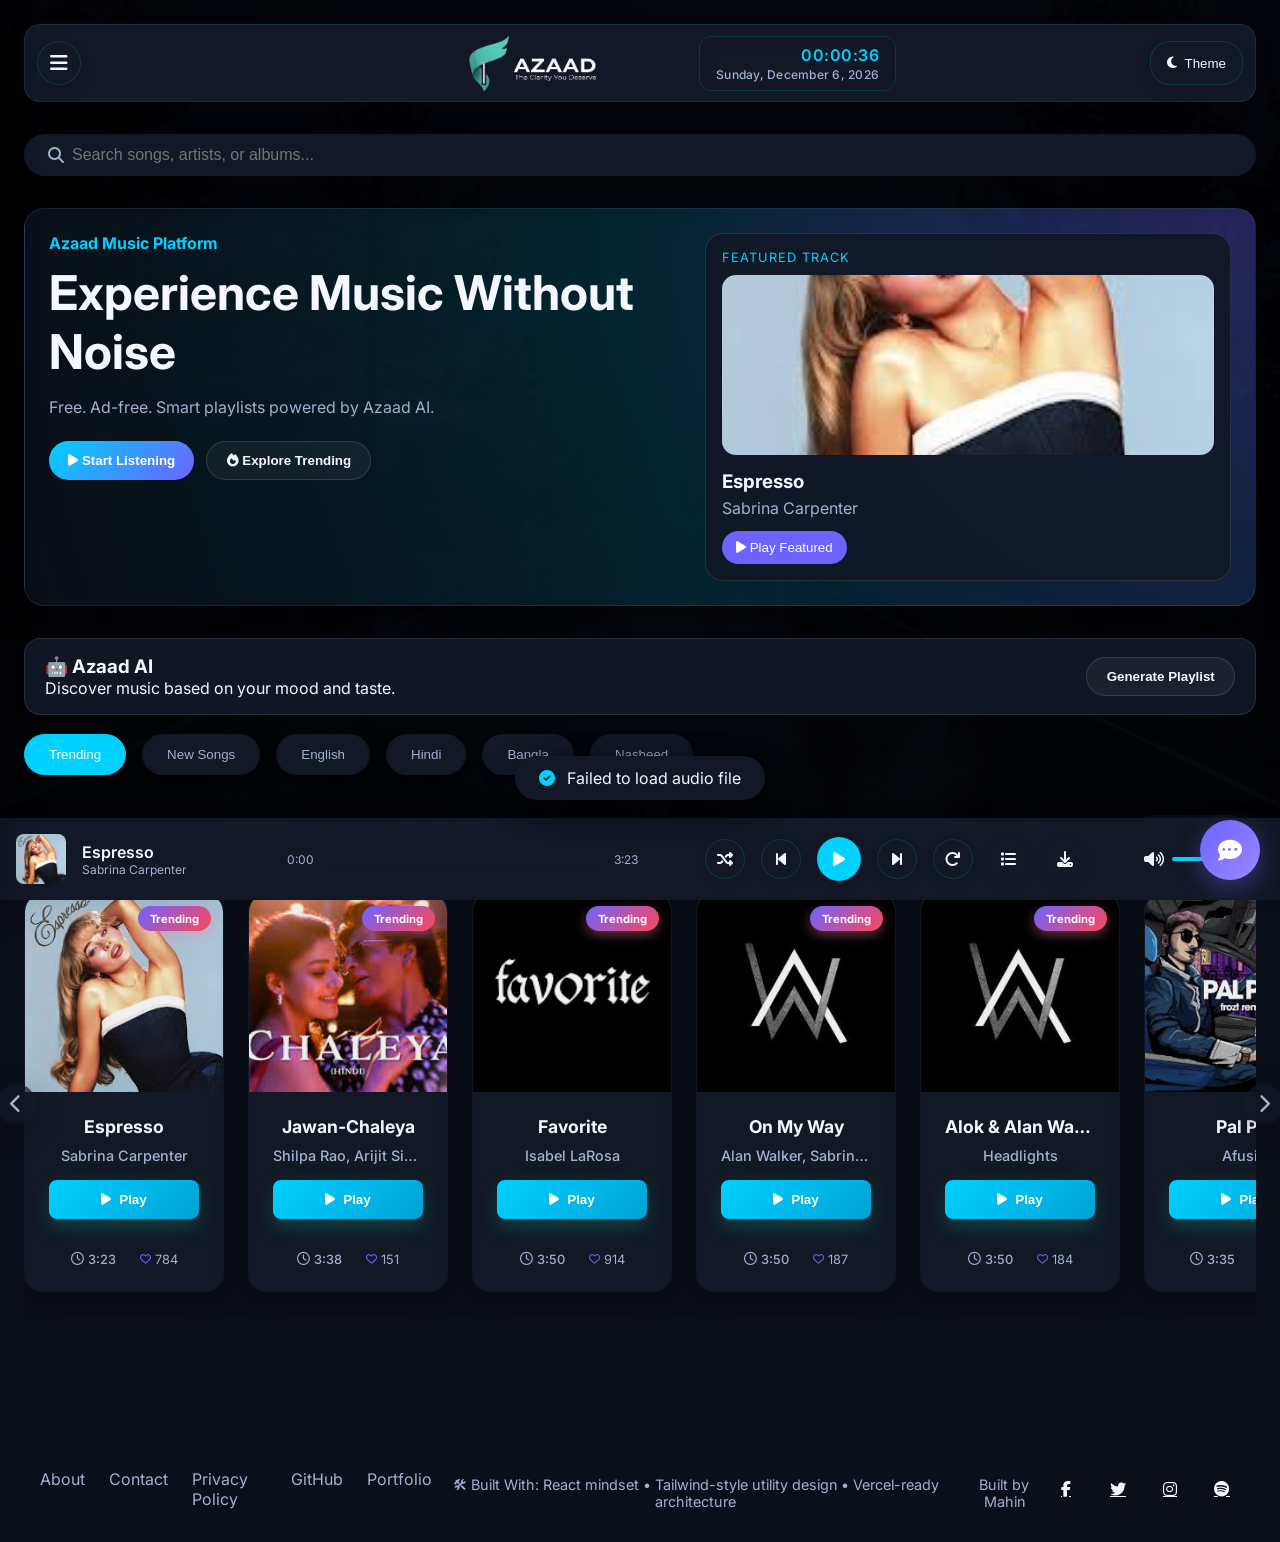
==== index.html @ 680b91aa "Merge branch 'main' into codex/perform-ui/ux-audit-for-website-xj8ce8" ====
<!DOCTYPE html>
<html lang="en">
<head>
    <meta charset="UTF-8">
    <meta name="viewport" content="width=device-width, initial-scale=1.0">
    <link rel="icon" type="png" href="Img/Icon.png" />
    <title>Azaad - The Clarity You Deserve</title>
    <link href="https://cdnjs.cloudflare.com/ajax/libs/font-awesome/6.4.0/css/all.min.css" rel="stylesheet">
    <link href="https://fonts.googleapis.com/css2?family=Inter:wght@300;400;500;600;700&display=swap" rel="stylesheet">
    <link rel="stylesheet" href="styles.css">
</head>
<body>
 <!-- Loading Screen -->
 <div class="loading-screen" id="loadingScreen">
    <div class="loading-content">
        <div class="loading-animation">
            <div class="music-note">♪</div>
            <div class="music-note">♫</div>
            <div class="music-note">♪</div>
        </div>
        <div class="loading-text">Loading Azaad</div>
        <div class="progress-bar">
            <div class="progress-filled" id="loadingProgress"></div>
        </div>
    </div>
</div>

<!-- Mobile Overlay -->
<div class="mobile-overlay" id="mobileOverlay"></div>

<!-- Sidebar -->
<aside class="sidebar" id="sidebar">
    <div class="sidebar-header">
        <div class="sidebar-logo">
            <img src="Img/New Logo.png" alt="Azaad-Logo" />
        </div>
        <button class="close-sidebar" id="closeSidebar">
            <i class="fas fa-times"></i>
        </button>
    </div>
    
    <ul class="sidebar-menu">
        <div class="menu-section">
            <h3 class="menu-title">Discover</h3>
            <li class="sidebar-item">
                <a href="#" class="sidebar-link active" data-page="home">
                    <i class="fas fa-home"></i>
                    <span>Home</span>
                </a>
            </li>
            <li class="sidebar-item">
                <a href="#" class="sidebar-link" data-page="albums">
                    <i class="fas fa-compact-disc"></i>
                    <span>Albums</span>
                </a>
            </li>
            <li class="sidebar-item">
                <a href="#" class="sidebar-link" data-page="artists">
                    <i class="fas fa-user"></i>
                    <span>Artists</span>
                </a>
            </li>
        </div>
        
        <div class="menu-section">
            <h3 class="menu-title">Your Library</h3>
            <li class="sidebar-item">
                <a href="#" class="sidebar-link" data-page="favorites">
                    <i class="fas fa-heart"></i>
                    <span>Favorites</span>
                </a>
            </li>
            <li class="sidebar-item">
                <a href="#" class="sidebar-link" data-page="history">
                    <i class="fas fa-history"></i>
                    <span>Recently Played</span>
                </a>
            </li>
            <li class="sidebar-item">
                <a href="#" class="sidebar-link" data-page="playlists">
                    <i class="fas fa-list"></i>
                    <span>Playlists</span>
                </a>
            </li>
        </div>

        <div class="menu-section">
            <h3 class="menu-title">Info</h3>
            <li class="sidebar-item">
                <a href="#" class="sidebar-link" data-page="about">
                    <i class="fas fa-info-circle"></i>
                    <span>About</span>
                </a>
            </li>
            <li class="sidebar-item">
                <a href="#" class="sidebar-link" data-page="contact">
                    <i class="fas fa-envelope"></i>
                    <span>Contact Us</span>
                </a>
            </li>
        </div>
    </ul>
</aside>

<!-- Queue Panel -->
<div class="queue-panel" id="queuePanel">
    <div class="queue-header">
        <h3 class="queue-title">Queue</h3>
        <button class="close-queue" id="closeQueue">
            <i class="fas fa-times"></i>
        </button>
    </div>
    <div class="queue-list" id="queueList">
        <!-- Queue items will be dynamically loaded here -->
    </div>
</div>

<!-- Main Content -->
<div class="main-content">
    <div class="content">
        <header class="app-header">
            <div class="header-left">
                <button class="menu-toggle" id="menuToggle" type="button" aria-label="Open menu" title="Open menu">
                    <i class="fas fa-bars"></i>
                </button>
            </div>
            
            <!-- Centered Logo for Mobile -->
            <div class="header-center">
                <div class="logo-title">
                    <img src="Img/New Logo.png" alt="Azaad-Logo" />
                </div>
            </div>
            
            <!-- Improved Clock Widget -->
            <div class="clock-widget" id="clockWidget">
                <div class="clock-time" id="clockTime">00:00:00</div>
                <div class="clock-date" id="clockDate">Loading...</div>
            </div>
            
            <div class="header-right">
                <button class="theme-toggle" id="toggleThemeBtn" type="button" aria-label="Toggle theme" title="Toggle theme">
                    <i class="fas fa-moon" id="themeIcon"></i>
                    <span class="theme-text">Theme</span>
                </button>
            </div>
        </header>

        <!-- Mobile Clock -->
        <div class="mobile-clock" id="mobileClock">
            <div class="mobile-clock-time" id="mobileClockTime">00:00:00</div>
            <div class="mobile-clock-date" id="mobileClockDate">Loading...</div>
        </div>

        <div class="search-container" id="searchContainer">
            <i class="fas fa-search search-icon"></i>
            <input type="search" class="search-bar" id="searchBar" placeholder="Search songs, artists, or albums...">
        </div>

        <section class="hero-section" id="heroSection">
            <div class="hero-content">
                <p class="hero-kicker">Azaad Music Platform</p>
                <h1>Experience Music Without Noise</h1>
                <p class="hero-subtitle">Free. Ad-free. Smart playlists powered by Azaad AI.</p>
                <div class="hero-actions">
                    <button class="hero-btn primary" id="startListeningBtn"><i class="fas fa-play"></i> Start Listening</button>
                    <button class="hero-btn secondary" id="exploreTrendingBtn"><i class="fas fa-fire"></i> Explore Trending</button>
                </div>
            </div>
            <div class="hero-featured-card" id="heroFeaturedCard">
                <div class="hero-featured-label">Featured track</div>
                <img src="Img/Audio-controller.png" alt="Featured song artwork" id="heroFeaturedImage" />
                <div class="hero-featured-meta">
                    <h3 id="heroFeaturedTitle">Loading track...</h3>
                    <p id="heroFeaturedArtist">Azaad picks a song for you</p>
                    <button class="hero-featured-play" id="heroFeaturedPlay"><i class="fas fa-play"></i> Play Featured</button>
                </div>
            </div>
        </section>

        <section class="ai-feature-card" id="aiFeatureCard">
            <div>
                <h3>🤖 Azaad AI</h3>
                <p>Discover music based on your mood and taste.</p>
            </div>
            <button class="hero-btn secondary" id="generatePlaylistBtn">Generate Playlist</button>
        </section>

        <!-- Playlist Navigation -->
        <div class="playlist-nav" id="playlistNav">
            <button class="playlist-tab active" data-playlist="trending" type="button" aria-label="Open trending playlist">Trending</button>
            <button class="playlist-tab" data-playlist="new" type="button" aria-label="Open new songs playlist">New Songs</button>
            <button class="playlist-tab" data-playlist="english" type="button" aria-label="Open english playlist">English</button>
            <button class="playlist-tab" data-playlist="hindi" type="button" aria-label="Open hindi playlist">Hindi</button>
            <button class="playlist-tab" data-playlist="bangla" type="button" aria-label="Open bangla playlist">Bangla</button>
            <button class="playlist-tab" data-playlist="nasheed" type="button" aria-label="Open nasheed playlist">Nasheed</button>
        </div>

        <!-- Home Page -->
        <main id="homePage">
            <!-- Trending Playlist -->
            <div class="playlist-section active" id="trendingPlaylist">
                <div class="section-header">
                    <h2 class="section-title">Trending Now</h2>
                    <a href="#" class="view-all" data-playlist="trending">View All <i class="fas fa-chevron-right"></i></a>
                </div>
                <div class="container-wrapper">
                    <button class="scroll-btn left">
                        <i class="fas fa-chevron-left"></i>
                    </button>
                    <div class="container" id="trendingContainer">
                        <!-- Trending songs will be dynamically loaded here -->
                    </div>
                    <button class="scroll-btn right">
                        <i class="fas fa-chevron-right"></i>
                    </button>
                    <div class="scroll-indicator">
                        <div class="scroll-dot active"></div>
                        <div class="scroll-dot"></div>
                        <div class="scroll-dot"></div>
                        <div class="scroll-dot"></div>
                    </div>
                </div>
            </div>

            <!-- New Songs Playlist -->
            <div class="playlist-section" id="newPlaylist">
                <div class="section-header">
                    <h2 class="section-title">New Releases</h2>
                    <a href="#" class="view-all" data-playlist="new">View All <i class="fas fa-chevron-right"></i></a>
                </div>
                <div class="container-wrapper">
                    <button class="scroll-btn left">
                        <i class="fas fa-chevron-left"></i>
                    </button>
                    <div class="container" id="newContainer">
                        <!-- New songs will be dynamically loaded here -->
                    </div>
                    <button class="scroll-btn right">
                        <i class="fas fa-chevron-right"></i>
                    </button>
                    <div class="scroll-indicator">
                        <div class="scroll-dot active"></div>
                        <div class="scroll-dot"></div>
                        <div class="scroll-dot"></div>
                        <div class="scroll-dot"></div>
                    </div>
                </div>
            </div>

            <!-- English Playlist -->
            <div class="playlist-section" id="englishPlaylist">
                <div class="section-header">
                    <h2 class="section-title">English Songs</h2>
                    <a href="#" class="view-all" data-playlist="english">View All <i class="fas fa-chevron-right"></i></a>
                </div>
                <div class="container-wrapper">
                    <button class="scroll-btn left">
                        <i class="fas fa-chevron-left"></i>
                    </button>
                    <div class="container" id="englishContainer">
                        <!-- English songs will be dynamically loaded here -->
                    </div>
                    <button class="scroll-btn right">
                        <i class="fas fa-chevron-right"></i>
                    </button>
                    <div class="scroll-indicator">
                        <div class="scroll-dot active"></div>
                        <div class="scroll-dot"></div>
                        <div class="scroll-dot"></div>
                        <div class="scroll-dot"></div>
                    </div>
                </div>
            </div>

            <!-- Hindi Playlist -->
            <div class="playlist-section" id="hindiPlaylist">
                <div class="section-header">
                    <h2 class="section-title">Hindi Songs</h2>
                    <a href="#" class="view-all" data-playlist="hindi">View All <i class="fas fa-chevron-right"></i></a>
                </div>
                <div class="container-wrapper">
                    <button class="scroll-btn left">
                        <i class="fas fa-chevron-left"></i>
                    </button>
                    <div class="container" id="hindiContainer">
                        <!-- Hindi songs will be dynamically loaded here -->
                    </div>
                    <button class="scroll-btn right">
                        <i class="fas fa-chevron-right"></i>
                    </button>
                    <div class="scroll-indicator">
                        <div class="scroll-dot active"></div>
                        <div class="scroll-dot"></div>
                        <div class="scroll-dot"></div>
                        <div class="scroll-dot"></div>
                    </div>
                </div>
            </div>

            <!-- Bangla Playlist -->
            <div class="playlist-section" id="banglaPlaylist">
                <div class="section-header">
                    <h2 class="section-title">Bangla Songs</h2>
                    <a href="#" class="view-all" data-playlist="bangla">View All <i class="fas fa-chevron-right"></i></a>
                </div>
                <div class="container-wrapper">
                    <button class="scroll-btn left">
                        <i class="fas fa-chevron-left"></i>
                    </button>
                    <div class="container" id="banglaContainer">
                        <!-- Bangla songs will be dynamically loaded here -->
                    </div>
                    <button class="scroll-btn right">
                        <i class="fas fa-chevron-right"></i>
                    </button>
                    <div class="scroll-indicator">
                        <div class="scroll-dot active"></div>
                        <div class="scroll-dot"></div>
                        <div class="scroll-dot"></div>
                        <div class="scroll-dot"></div>
                    </div>
                </div>
            </div>

            <!-- Nasheed Playlist -->
            <div class="playlist-section" id="nasheedPlaylist">
                <div class="section-header">
                    <h2 class="section-title">Nasheed</h2>
                    <a href="#" class="view-all" data-playlist="nasheed">View All <i class="fas fa-chevron-right"></i></a>
                </div>
                <div class="container-wrapper">
                    <button class="scroll-btn left">
                        <i class="fas fa-chevron-left"></i>
                    </button>
                    <div class="container" id="nasheedContainer">
                        <!-- Nasheed songs will be dynamically loaded here -->
                    </div>
                    <button class="scroll-btn right">
                        <i class="fas fa-chevron-right"></i>
                    </button>
                    <div class="scroll-indicator">
                        <div class="scroll-dot active"></div>
                        <div class="scroll-dot"></div>
                        <div class="scroll-dot"></div>
                        <div class="scroll-dot"></div>
                    </div>
                </div>
            </div>
        </main>

        <!-- Albums Page -->
        <main id="albumsPage" class="page" style="display: none;">
            <div class="section-header">
                <h2 class="section-title">Albums</h2>
            </div>
            <div class="container-wrapper">
                <button class="scroll-btn left">
                    <i class="fas fa-chevron-left"></i>
                </button>
                <div class="container" id="albumsContainer">
                    <!-- Albums will be dynamically loaded here -->
                </div>
                <button class="scroll-btn right">
                    <i class="fas fa-chevron-right"></i>
                </button>
                <div class="scroll-indicator">
                    <div class="scroll-dot active"></div>
                    <div class="scroll-dot"></div>
                    <div class="scroll-dot"></div>
                    <div class="scroll-dot"></div>
                </div>
            </div>
        </main>

        <!-- Favorites Page -->
        <main id="favoritesPage" class="page" style="display: none;">
            <div class="section-header">
                <h2 class="section-title">Favorites</h2>
            </div>
            <div class="container-wrapper">
                <button class="scroll-btn left">
                    <i class="fas fa-chevron-left"></i>
                </button>
                <div class="container" id="favoritesContainer">
                    <!-- Favorite songs will be dynamically loaded here -->
                </div>
                <button class="scroll-btn right">
                    <i class="fas fa-chevron-right"></i>
                </button>
                <div class="scroll-indicator">
                    <div class="scroll-dot active"></div>
                    <div class="scroll-dot"></div>
                    <div class="scroll-dot"></div>
                    <div class="scroll-dot"></div>
                </div>
            </div>
        </main>

        <!-- Recently Played Page -->
        <main id="historyPage" class="page" style="display: none;">
            <div class="section-header">
                <h2 class="section-title">Recently Played</h2>
            </div>
            <div class="container-wrapper">
                <button class="scroll-btn left">
                    <i class="fas fa-chevron-left"></i>
                </button>
                <div class="container" id="historyContainer">
                    <!-- Recently played songs will be dynamically loaded here -->
                </div>
                <button class="scroll-btn right">
                    <i class="fas fa-chevron-right"></i>
                </button>
                <div class="scroll-indicator">
                    <div class="scroll-dot active"></div>
                    <div class="scroll-dot"></div>
                    <div class="scroll-dot"></div>
                    <div class="scroll-dot"></div>
                </div>
            </div>
        </main>

        <!-- Artists Page -->
        <main id="artistsPage" class="page" style="display: none;">
            <div class="section-header">
                <h2 class="section-title">Artists</h2>
            </div>
            <div class="container-wrapper">
                <button class="scroll-btn left">
                    <i class="fas fa-chevron-left"></i>
                </button>
                <div class="container" id="artistsContainer">
                    <!-- Artists will be dynamically loaded here -->
                </div>
                <button class="scroll-btn right">
                    <i class="fas fa-chevron-right"></i>
                </button>
                <div class="scroll-indicator">
                    <div class="scroll-dot active"></div>
                    <div class="scroll-dot"></div>
                    <div class="scroll-dot"></div>
                    <div class="scroll-dot"></div>
                </div>
            </div>
        </main>

        <!-- Playlists Page -->
        <main id="playlistsPage" class="page" style="display: none;">
            <div class="section-header">
                <h2 class="section-title">Your Playlists</h2>
                <button class="card-button" id="createPlaylistBtn">
                    <i class="fas fa-plus"></i> Create Playlist
                </button>
            </div>
            <div class="container-wrapper">
                <button class="scroll-btn left">
                    <i class="fas fa-chevron-left"></i>
                </button>
                <div class="container" id="playlistsContainer">
                    <!-- User playlists will be dynamically loaded here -->
                </div>
                <button class="scroll-btn right">
                    <i class="fas fa-chevron-right"></i>
                </button>
                <div class="scroll-indicator">
                    <div class="scroll-dot active"></div>
                    <div class="scroll-dot"></div>
                    <div class="scroll-dot"></div>
                    <div class="scroll-dot"></div>
                </div>
            </div>
        </main>

        <!-- About Page -->
        <main id="aboutPage" class="page" style="display: none;">
            <div class="about-page-content">
                <div class="section-header">
                    <h2 class="section-title">About Azaad</h2>
                </div>
                <div class="about-hero">
                    <div class="about-hero-icon">
                        <img src="Img/New Logo.png" alt="Azaad Logo" class="about-logo" />
                    </div>
                    <p class="about-tagline">The Clarity You Deserve</p>
                </div>
                <div class="about-sections">
                    <div class="about-card">
                        <div class="about-card-icon">
                            <i class="fas fa-music"></i>
                        </div>
                        <h3>Our Mission</h3>
                        <p>Azaad is a free, open music streaming platform built for music lovers everywhere. We believe in delivering a clean, ad-free listening experience with a curated collection spanning Trending, English, Hindi, Bangla, and Nasheed genres.</p>
                    </div>
                    <div class="about-card">
                        <div class="about-card-icon">
                            <i class="fas fa-headphones"></i>
                        </div>
                        <h3>What We Offer</h3>
                        <p>Enjoy high-quality audio playback, smart playlists, dark mode, an AI-powered assistant, and a beautifully responsive design that works on any device. Create custom playlists, save your favorites, and discover new music with ease.</p>
                    </div>
                    <div class="about-card">
                        <div class="about-card-icon">
                            <i class="fas fa-heart"></i>
                        </div>
                        <h3>Built with Love</h3>
                        <p>Azaad is crafted with passion using modern web technologies. Every detail, from the animated equalizer to the intuitive controls, is designed to make your music experience seamless and enjoyable.</p>
                    </div>
                </div>
            </div>
        </main>

        <!-- Contact Us Page -->
        <main id="contactPage" class="page" style="display: none;">
            <div class="contact-page-content">
                <div class="section-header">
                    <h2 class="section-title">Contact Us</h2>
                </div>
                <div class="contact-wrapper">
                    <div class="contact-info">
                        <h3>Get in Touch</h3>
                        <p>Have questions, feedback, or suggestions? We'd love to hear from you. Reach out using the form or through any of the channels below.</p>
                        <div class="contact-details">
                            <div class="contact-detail-item">
                                <i class="fas fa-envelope"></i>
                                <span>support@azaad.app</span>
                            </div>
                            <div class="contact-detail-item">
                                <i class="fas fa-map-marker-alt"></i>
                                <span>Worldwide - 100% Online</span>
                            </div>
                        </div>
                        <div class="contact-social">
                            <a href="#" class="social-link"><i class="fab fa-facebook-f"></i></a>
                            <a href="#" class="social-link"><i class="fab fa-twitter"></i></a>
                            <a href="#" class="social-link"><i class="fab fa-instagram"></i></a>
                            <a href="#" class="social-link"><i class="fab fa-spotify"></i></a>
                        </div>
                    </div>
                    <div class="contact-form-wrapper">
                        <form class="contact-form" id="contactForm" name="contact" method="POST" data-netlify="true">
                            <input type="hidden" name="form-name" value="contact" />
                            <div class="form-group">
                                <label for="contactName">Name</label>
                                <input type="text" id="contactName" name="name" placeholder="Your name" required />
                            </div>
                            <div class="form-group">
                                <label for="contactEmail">Email</label>
                                <input type="email" id="contactEmail" name="email" placeholder="you@example.com" required />
                            </div>
                            <div class="form-group">
                                <label for="contactSubject">Subject</label>
                                <input type="text" id="contactSubject" name="subject" placeholder="What's this about?" required />
                            </div>
                            <div class="form-group">
                                <label for="contactMessage">Message</label>
                                <textarea id="contactMessage" name="message" rows="5" placeholder="Tell us more..." required></textarea>
                            </div>
                            <button type="submit" class="contact-submit-btn">
                                <i class="fas fa-paper-plane"></i> Send Message
                            </button>
                        </form>
                    </div>
                </div>
            </div>
        </main>
    </div>
</div>

<footer>
    <div class="footer-content">
        <div class="footer-links">
            <a href="#" class="footer-link" data-page="about">About</a>
            <a href="#" class="footer-link" data-page="contact">Contact</a>
            <a href="#" class="footer-link">Privacy Policy</a>
            <a href="#" class="footer-link">GitHub</a>
            <a href="#" class="footer-link">Portfolio</a>
        </div>
        <div class="tech-stack">🛠 Built With: React mindset • Tailwind-style utility design • Vercel-ready architecture</div>
        <div class="built-by">Built by Mahin</div>
        <div class="social-links">
            <a href="#" class="social-link"><i class="fab fa-facebook-f"></i></a>
            <a href="#" class="social-link"><i class="fab fa-twitter"></i></a>
            <a href="#" class="social-link"><i class="fab fa-instagram"></i></a>
            <a href="#" class="social-link"><i class="fab fa-spotify"></i></a>
        </div>
    </div>
</footer>

<!-- Audio Controller -->
<div class="audio-controller hidden" id="audioController">
    <div class="song-info">
        <img src="Img/Audio-controller.png" alt="Song Cover" class="song-cover" id="songCover">
        <div class="song-details">
            <div class="song-title" id="currentSong">No song selected</div>
            <div class="song-artist" id="currentArtist"></div>
        </div>
    </div>

    <div class="progress-container">
        <span class="progress-time" id="currentTime">0:00</span>
        <div class="progress-bar" id="progressBar">
            <div class="progress-filled" id="progressFilled"></div>
        </div>
        <span class="progress-time" id="totalTime">0:00</span>
    </div>

    <div class="controls">
        <button class="control-button shuffle-button" id="shuffleBtn" aria-label="Shuffle">
            <i class="fas fa-random"></i>
        </button>
        <button class="control-button" id="prevBtn" aria-label="Previous">
            <i class="fas fa-step-backward"></i>
        </button>
        <button class="control-button play-button" id="playBtn" aria-label="Play/Pause">
            <i class="fas fa-play" id="playIcon"></i>
        </button>
        <button class="control-button" id="nextBtn" aria-label="Next">
            <i class="fas fa-step-forward"></i>
        </button>
        <button class="control-button" id="repeatBtn" aria-label="Repeat">
            <i class="fas fa-redo"></i>
        </button>
        
        <div class="equalizer" id="equalizer">
            <div class="equalizer-bar"></div>
            <div class="equalizer-bar"></div>
            <div class="equalizer-bar"></div>
            <div class="equalizer-bar"></div>
            <div class="equalizer-bar"></div>
        </div>
        
        <button class="control-button queue-button" id="queueBtn" aria-label="Queue">
            <i class="fas fa-list"></i>
        </button>
        
        <button class="control-button download-button" id="downloadBtn" aria-label="Download">
            <i class="fas fa-download"></i>
        </button>
    </div>

    <div class="volume-container">
        <span class="volume-icon" id="volumeIcon">
            <i class="fas fa-volume-up"></i>
        </span>
        <div class="volume-bar" id="volumeBar">
            <div class="volume-filled" id="volumeFilled"></div>
        </div>
    </div>
</div>
<div id="aiChatWrapper" class="ai-chat-hidden">
    <div id="aiChatHeader">
        <span><i class="fas fa-robot"></i> Azaad AI</span>
        <button id="closeChat" style="background:none; border:none; color:white; cursor:pointer;">
            <i class="fas fa-times"></i>
        </button>
    </div>
    <div id="aiMessages"></div>
    <div id="aiInputArea">
        <input type="text" id="aiUserInput" placeholder="Ask 'Play Espresso'...">
        <button id="sendAiBtn"><i class="fas fa-paper-plane"></i></button>
    </div>
</div>

<button id="openAiChat" title="Azaad AI Assistant">
    <i class="fas fa-comment-dots"></i>
</button>
   <script src="script.js"></script>
</body>
</html>
---- styles.css ----
:root {
    --primary: #00D1FF;
    --primary-dark: #00A3D4;
    --accent: #6C63FF;
    --text: #F5F7FF;
    --text-light: #A3B0CF;
    --bg: #0B0F19;
    --card-bg: #121826;
    --sidebar-bg: #121826;
    --player-bg: #121826;
    --shadow: 0 8px 30px rgba(0, 0, 0, 0.4);
    --radius: 18px;
    --transition: all 0.3s ease;
}

.dark {
    --primary: #53F2E0;       
    --primary-dark: #00BFA5;    
    --accent: #A29BFE;          
    --text: #F5F6FA;            
    --text-light: #B2BEC3;      
    --bg: #2D3436;              
    --card-bg: #1E272E;        
    --sidebar-bg: #1E272E;
    --player-bg: #1E272E;
    --shadow: 0 4px 12px rgba(0, 0, 0, 0.3);
}

* {
    margin: 0;
    padding: 0;
    box-sizing: border-box;
}

body {
    font-family: 'Inter', sans-serif;
    background-color: var(--bg);
    color: var(--text);
    transition: var(--transition);
    min-height: 100vh;
    display: flex;
    flex-direction: column;
    background-image: linear-gradient(135deg, rgba(11, 15, 25, 0.9), rgba(18, 24, 38, 0.75)), url('Img/Background.jpg');
    background-size: cover;
    background-position: center;
    background-attachment: fixed;
    background-repeat: no-repeat;
    background-blend-mode: overlay;
    overflow-x: hidden;
}

.hero-section {
    display: grid;
    grid-template-columns: 1.2fr 1fr;
    gap: 1.5rem;
    margin: 1rem 0 2rem;
    padding: 1.5rem;
    border-radius: 20px;
    background: radial-gradient(circle at top right, rgba(108, 99, 255, 0.35), rgba(0, 209, 255, 0.15), rgba(11, 15, 25, 0.92));
    border: 1px solid rgba(255, 255, 255, 0.08);
    box-shadow: var(--shadow);
}

.hero-kicker { color: var(--primary); font-weight: 700; margin-bottom: 0.65rem; }
.hero-section h1 { font-size: clamp(1.75rem, 4vw, 3rem); margin-bottom: 0.85rem; }
.hero-subtitle { color: var(--text-light); max-width: 560px; line-height: 1.6; }
.hero-actions { display: flex; gap: 0.75rem; margin-top: 1.25rem; flex-wrap: wrap; }
.hero-btn { border: none; border-radius: 999px; padding: 0.7rem 1.2rem; font-weight: 700; cursor: pointer; transition: var(--transition); }
.hero-btn.primary { background: linear-gradient(135deg, var(--primary), var(--accent)); color: #fff; }
.hero-btn.secondary { background: rgba(255,255,255,0.05); color: var(--text); border: 1px solid rgba(255,255,255,0.12); }
.hero-btn:hover { transform: translateY(-2px) scale(1.05); }

.hero-featured-card {
    background: rgba(18, 24, 38, 0.92);
    border: 1px solid rgba(255,255,255,0.1);
    border-radius: 18px;
    padding: 1rem;
}
.hero-featured-card img { width: 100%; height: 180px; object-fit: cover; border-radius: 14px; margin: 0.65rem 0; }
.hero-featured-label { font-size: 0.8rem; color: var(--primary); text-transform: uppercase; letter-spacing: 1px; }
.hero-featured-meta h3 { margin-bottom: 0.35rem; }
.hero-featured-meta p { color: var(--text-light); margin-bottom: 0.8rem; }
.hero-featured-play { border: 0; padding: 0.55rem 0.9rem; border-radius: 999px; background: var(--accent); color: white; cursor: pointer; }

.ai-feature-card {
    display: flex;
    justify-content: space-between;
    align-items: center;
    gap: 1rem;
    background: rgba(18,24,38,0.94);
    border: 1px solid rgba(255,255,255,0.1);
    border-radius: 16px;
    padding: 1rem 1.25rem;
    margin-bottom: 1.2rem;
}

/* Loading Screen */
.loading-screen {
    position: fixed;
    top: 0;
    left: 0;
    width: 100%;
    height: 100%;
    background-color: var(--bg);
    display: flex;
    flex-direction: column;
    justify-content: center;
    align-items: center;
    z-index: 9999;
    transition: opacity 0.5s ease;
}

.loading-content {
    display: flex;
    flex-direction: column;
    align-items: center;
    gap: 2rem;
}

.loading-animation {
    display: flex;
    gap: 1rem;
}

.music-note {
    font-size: 3rem;
    color: var(--primary);
    animation: bounce 1s infinite alternate;
}

.music-note:nth-child(2) {
    animation-delay: 0.2s;
}

.music-note:nth-child(3) {
    animation-delay: 0.4s;
}

.loading-text {
    font-size: 1.2rem;
    color: var(--text-light);
    font-weight: 500;
}

.progress-bar {
    width: 200px;
    height: 4px;
    background-color: rgba(0, 0, 0, 0.1);
    border-radius: 2px;
    overflow: hidden;
    margin-top: 1rem;
}

.progress-filled {
    height: 100%;
    width: 0%;
    background-color: var(--primary);
    transition: width 0.3s ease;
}

@keyframes bounce {
    to {
        transform: translateY(-20px);
        opacity: 0.7;
    }
}

/* Toast Notifications */
.toast-notification {
    position: fixed;
    bottom: 100px;
    left: 50%;
    transform: translateX(-50%) translateY(100px);
    background-color: var(--card-bg);
    color: var(--text);
    padding: 0.75rem 1.5rem;
    border-radius: 30px;
    box-shadow: var(--shadow);
    display: flex;
    align-items: center;
    gap: 0.75rem;
    z-index: 1000;
    opacity: 0;
    transition: all 0.3s ease;
    max-width: 90%;
    text-align: center;
}

.toast-notification.show {
    transform: translateX(-50%) translateY(0);
    opacity: 1;
}

.toast-notification i {
    color: var(--primary);
}

/* Layout */
.main-content {
    display: flex;
    flex: 1;
    padding-bottom: 80px;
}

/* Sidebar */
.sidebar {
    width: 280px;
    background-color: var(--sidebar-bg);
    height: 100vh;
    position: fixed;
    left: -280px;
    top: 0;
    z-index: 100;
    transition: var(--transition);
    display: flex;
    flex-direction: column;
    box-shadow: var(--shadow);
    overflow-y: auto;
}

.sidebar.active {
    left: 0;
}

.sidebar-header {
    display: flex;
    justify-content: space-between;
    align-items: center;
    padding: 1.5rem;
    border-bottom: 1px solid rgba(0, 0, 0, 0.1);
}

.sidebar-logo {
    display: flex;
    align-items: center;
    gap: 0.75rem;
}

.sidebar-logo img {
    width: 100%;
    height: 40px;
    border-radius: 8px;
    margin-right: 50px;
}

.close-sidebar {
    background: none;
    border: none;
    color: var(--text-light);
    font-size: 1.25rem;
    cursor: pointer;
    transition: var(--transition);
}

.close-sidebar:hover {
    color: var(--primary);
}

.sidebar-menu {
    flex: 1;
    overflow-y: auto;
    padding: 1rem 0;
}

.menu-section {
    margin-bottom: 1.5rem;
}

.menu-title {
    padding: 0.5rem 1.5rem;
    font-size: 0.75rem;
    text-transform: uppercase;
    letter-spacing: 1px;
    color: var(--text-light);
    margin-bottom: 0.5rem;
}

.sidebar-item {
    list-style: none;
}

.sidebar-link {
    display: flex;
    align-items: center;
    gap: 1rem;
    padding: 0.75rem 1.5rem;
    text-decoration: none;
    color: var(--text-light);
    transition: var(--transition);
    border-left: 3px solid transparent;
    position: relative;
}

.sidebar-link:hover {
    background-color: rgba(0, 0, 0, 0.05);
    color: var(--text);
}

.sidebar-link.active {
    color: var(--primary);
    border-left-color: var(--primary);
    background-color: rgba(108, 92, 231, 0.1);
}

.sidebar-link i {
    width: 20px;
    text-align: center;
}

.sidebar-link.active::after {
    content: '';
    position: absolute;
    top: 50%;
    right: 1.5rem;
    transform: translateY(-50%);
    width: 8px;
    height: 8px;
    background-color: var(--primary);
    border-radius: 50%;
}

/* Mobile Overlay */
.mobile-overlay {
    position: fixed;
    top: 0;
    left: 0;
    width: 100%;
    height: 100%;
    background-color: rgba(0, 0, 0, 0.5);
    z-index: 99;
    opacity: 0;
    visibility: hidden;
    transition: var(--transition);
}

.mobile-overlay.active {
    opacity: 1;
    visibility: visible;
}

/* Main Content */
.content {
    flex: 1;
    padding: 1.5rem;
    margin-left: 0;
    transition: var(--transition);
    width: 100%;
}

.sidebar.active ~ .content {
    margin-left: 0;
}

/* Header with Centered Logo and Clock */
header {
    display: flex;
    justify-content: space-between;
    align-items: center;
    margin-bottom: 2rem;
    position: relative;
    height: 68px;
    padding: 0.5rem 0.75rem;
    border-radius: 16px;
    background: var(--card-bg);
    border: 1px solid rgba(0, 191, 165, 0.16);
    box-shadow: 0 10px 24px rgba(0, 0, 0, 0.08);
    backdrop-filter: blur(8px);
}

.header-left {
    display: flex;
    align-items: center;
    flex: 0 0 auto;
    width: 40px;
    justify-content: flex-start;
}

.menu-toggle {
    background: var(--card-bg);
    border: 1px solid rgba(0, 191, 165, 0.2);
    color: var(--text);
    font-size: 1.25rem;
    cursor: pointer;
    display: flex;
    align-items: center;
    justify-content: center;
    width: 44px;
    height: 44px;
    border-radius: 50%;
    transition: var(--transition);
    box-shadow: 0 6px 16px rgba(0, 0, 0, 0.08);
}

.menu-toggle:hover {
    background: rgba(0, 191, 165, 0.12);
    transform: translateY(-1px) scale(1.04);
}

.menu-toggle:focus-visible {
    outline: 2px solid var(--primary);
    outline-offset: 2px;
}

/* Centered Logo Section */
.header-center {
    position: absolute;
    left: 50%;
    top: 50%;
    transform: translate(-50%, -50%);
    display: flex;
    justify-content: center;
    align-items: center;
}

.logo-title {
    display: flex;
    align-items: center;
    gap: 0.5rem;
    justify-content: center;
}

.logo-title img {
    height: 350px;
    width: 150px;
    border-radius: 8px;
}

.header-right {
    display: flex;
    align-items: center;
    justify-content: flex-end;
    flex: 0 0 auto;
    width: 40px;
}

.theme-toggle {
    display: flex;
    align-items: center;
    gap: 0.5rem;
    background: var(--card-bg);
    border: 1px solid rgba(0, 191, 165, 0.2);
    color: var(--text);
    cursor: pointer;
    padding: 0.5rem;
    border-radius: 20px;
    transition: var(--transition);
    width: 44px;
    height: 44px;
    justify-content: center;
    box-shadow: 0 6px 16px rgba(0, 0, 0, 0.08);
}

.theme-toggle:hover {
    background: rgba(0, 191, 165, 0.12);
    transform: translateY(-1px) scale(1.04);
}

.theme-toggle:focus-visible {
    outline: 2px solid var(--primary);
    outline-offset: 2px;
}

.theme-text {
    display: none;
}

/* Improved Clock Widget */
.clock-widget {
    display: flex;
    flex-direction: column;
    align-items: flex-end;
    gap: 2px;
    font-family: 'Inter', monospace;
    font-weight: 500;
    text-align: right;
    background: transparent;
    padding: 0.5rem 1rem;
    border-radius: 12px;
    backdrop-filter: blur(10px);
    border: 1px solid rgba(0, 191, 165, 0.2);
    transition: var(--transition);
    margin-left: auto;
    margin-right: 1rem;
}

.clock-widget:hover {
    background: rgba(0, 191, 165, 0.15);
    transform: scale(1.02);
}

.clock-time {
    font-size: 1rem;
    font-weight: 600;
    color: var(--primary);
    letter-spacing: 0.5px;
}

.clock-date {
    font-size: 0.75rem;
    color: var(--text-light);
    letter-spacing: 0.25px;
}

/* Mobile Clock */
.mobile-clock {
    display: none;
    align-items: center;
    justify-content: center;
    gap: 1rem;
    padding: 0.75rem;
    margin-bottom: 1.5rem;
    background: transparent;
    border-radius: 12px;
    backdrop-filter: blur(10px);
    border: 1px solid rgba(0, 191, 165, 0.2);
}

.mobile-clock-time {
    font-size: 1.1rem;
    font-weight: 600;
    color: var(--primary);
    font-family: 'Inter', monospace;
}

.mobile-clock-date {
    font-size: 0.8rem;
    color: var(--text-light);
    font-family: 'Inter', monospace;
}

/* Search */
.search-container {
    margin-bottom: 2rem;
    position: relative;
}

.search-bar {
    width: 100%;
    padding: 0.75rem 1.5rem 0.75rem 3rem;
    border-radius: 30px;
    border: none;
    background-color: var(--card-bg);
    color: var(--text);
    font-size: 1rem;
    box-shadow: var(--shadow);
    transition: var(--transition);
}

.search-bar:focus {
    outline: none;
    box-shadow: 0 0 0 2px var(--primary);
}

.search-icon {
    position: absolute;
    left: 1.5rem;
    top: 50%;
    transform: translateY(-50%);
    color: var(--text-light);
}

/* Playlist Navigation */
.playlist-nav {
    display: flex;
    gap: 1rem;
    margin-bottom: 2rem;
    overflow-x: auto;
    padding-bottom: 0.5rem;
    scrollbar-width: none;
}

.playlist-nav::-webkit-scrollbar {
    display: none;
}

.playlist-tab {
    padding: 0.75rem 1.5rem;
    background-color: var(--card-bg);
    border: 1px solid rgba(0, 0, 0, 0.1);
    border-radius: 30px;
    color: var(--text-light);
    font-weight: 500;
    cursor: pointer;
    transition: var(--transition);
    white-space: nowrap;
    flex-shrink: 0;
    box-shadow: 0 4px 10px rgba(0, 0, 0, 0.06);
}

.playlist-tab:hover {
    background-color: rgba(108, 92, 231, 0.1);
    color: var(--primary);
    border-color: var(--primary);
}

.playlist-tab:focus-visible {
    outline: 2px solid var(--primary);
    outline-offset: 2px;
}

.playlist-tab.active {
    background-color: var(--primary);
    color: white;
    border-color: var(--primary);
}

.dark .playlist-tab {
    border-color: rgba(255, 255, 255, 0.1);
}

/* Playlist Section */
.playlist-section {
    display: none;
}

.playlist-section.active {
    display: block;
}

/* IMPROVED Container for horizontal card alignment */
.container-wrapper {
    position: relative;
    margin: 0 -0.5rem;
    padding: 0 0.5rem;
}

.container {
    display: flex;
    flex-direction: row;
    gap: 1.5rem;
    padding: 1rem 0;
    overflow-x: auto;
    scrollbar-width: thin;
    scrollbar-color: var(--primary) transparent;
    scroll-behavior: smooth;
    cursor: grab;
    padding-bottom: 1.5rem;
}

.container:active {
    cursor: grabbing;
}

.container::-webkit-scrollbar {
    height: 8px;
}

.container::-webkit-scrollbar-track {
    background: transparent;
    border-radius: 4px;
}

.container::-webkit-scrollbar-thumb {
    background: var(--primary);
    border-radius: 4px;
}

.container::-webkit-scrollbar-thumb:hover {
    background: var(--primary-dark);
}

/* Scroll navigation buttons */
.scroll-btn {
    position: absolute;
    top: 50%;
    transform: translateY(-50%);
    width: 40px;
    height: 40px;
    background: var(--card-bg);
    border: none;
    border-radius: 50%;
    box-shadow: var(--shadow);
    color: var(--text);
    font-size: 1.2rem;
    cursor: pointer;
    z-index: 5;
    display: flex;
    align-items: center;
    justify-content: center;
    transition: var(--transition);
    opacity: 0;
    visibility: hidden;
}

.scroll-btn.left {
    left: -20px;
}

.scroll-btn.right {
    right: -20px;
}

.container-wrapper:hover .scroll-btn {
    opacity: 1;
    visibility: visible;
}

.scroll-btn:hover {
    background: var(--primary);
    color: white;
    transform: translateY(-50%) scale(1.1);
}

.scroll-btn:active {
    transform: translateY(-50%) scale(0.95);
}

/* Scroll indicator */
.scroll-indicator {
    display: flex;
    justify-content: center;
    gap: 6px;
    margin-top: 0.5rem;
    opacity: 0;
    transition: opacity 0.3s ease;
}

.container-wrapper:hover .scroll-indicator {
    opacity: 1;
}

.scroll-dot {
    width: 8px;
    height: 8px;
    border-radius: 50%;
    background: var(--text-light);
    opacity: 0.3;
    transition: all 0.3s ease;
}

.scroll-dot.active {
    background: var(--primary);
    opacity: 1;
    transform: scale(1.2);
}

.section-header {
    display: flex;
    justify-content: space-between;
    align-items: center;
    margin-bottom: 1.5rem;
    padding: 0 0.5rem;
}

.section-title {
    font-size: 1.75rem;
    font-weight: 800;
    background: linear-gradient(135deg, var(--primary), var(--accent));
    -webkit-background-clip: text;
    -webkit-text-fill-color: transparent;
    background-clip: text;
    position: relative;
    text-align: center;
}

.section-title::after {
    content: '';
    position: absolute;
    bottom: -8px;
    left: 50%;
    transform: translateX(-50%);
    width: 60px;
    height: 3px;
    background: linear-gradient(90deg, var(--primary), transparent);
    border-radius: 2px;
}

.view-all {
    color: var(--primary);
    text-decoration: none;
    font-weight: 600;
    transition: var(--transition);
    display: flex;
    align-items: center;
    justify-content: center;
    gap: 0.5rem;
    padding: 0.5rem 1rem;
    border-radius: 25px;
    background: rgba(108, 92, 231, 0.1);
    border: 1px solid transparent;
}

.view-all:hover {
    background: rgba(108, 92, 231, 0.15);
    border-color: var(--primary);
    transform: translateX(4px);
    gap: 0.75rem;
    box-shadow: 0 4px 12px rgba(108, 92, 231, 0.2);
}

/* Card styling for horizontal layout */
.card {
    background-color: var(--card-bg);
    border-radius: var(--radius);
    overflow: hidden;
    transition: all 0.4s cubic-bezier(0.175, 0.885, 0.32, 1.275);
    position: relative;
    cursor: pointer;
    box-shadow: var(--shadow);
    border: 1px solid rgba(0, 0, 0, 0.05);
    display: flex;
    flex-direction: column;
    min-width: 200px;
    max-width: 200px;
    flex-shrink: 0;
}

.card::before {
    content: '';
    position: absolute;
    top: 0;
    left: 0;
    right: 0;
    height: 3px;
    background: linear-gradient(90deg, var(--primary), var(--accent));
    transform: scaleX(0);
    transition: transform 0.3s ease;
    z-index: 2;
}

.card:hover {
    transform: translateY(-8px) scale(1.02);
    box-shadow: 0 12px 30px rgba(0, 0, 0, 0.15);
}

.card:hover::before {
    transform: scaleX(1);
}

.card.active {
    box-shadow: 0 0 0 3px var(--primary), 0 8px 25px rgba(108, 92, 231, 0.3);
    transform: scale(1.02);
}

.card.active::before {
    transform: scaleX(1);
}

.card-badge {
    position: absolute;
    top: 0.75rem;
    right: 0.75rem;
    background: linear-gradient(135deg, var(--accent), #ff4757);
    color: white;
    padding: 0.35rem 0.75rem;
    border-radius: 15px;
    font-size: 0.7rem;
    font-weight: 700;
    z-index: 2;
    box-shadow: 0 4px 12px rgba(253, 121, 168, 0.4);
    animation: pulse 2s infinite;
}

@keyframes pulse {
    0%, 100% { transform: scale(1); }
    50% { transform: scale(1.05); }
}

.card-image-container {
    position: relative;
    overflow: hidden;
    border-radius: var(--radius) var(--radius) 0 0;
    flex-shrink: 0;
}

.card-image {
    width: 100%;
    aspect-ratio: 1;
    object-fit: cover;
    display: block;
    transition: all 0.5s ease;
    filter: brightness(0.95);
}

.card:hover .card-image {
    transform: scale(1.1);
    filter: brightness(1.05);
}

.card-overlay {
    position: absolute;
    top: 0;
    left: 0;
    right: 0;
    bottom: 0;
    background: linear-gradient(to bottom, transparent 40%, rgba(0, 0, 0, 0.7));
    opacity: 0;
    transition: opacity 0.3s ease;
    display: flex;
    align-items: center;
    justify-content: center;
}

.card:hover .card-overlay {
    opacity: 1;
}

.play-overlay {
    width: 60px;
    height: 60px;
    background: var(--primary);
    border-radius: 50%;
    display: flex;
    align-items: center;
    justify-content: center;
    color: white;
    transform: scale(0.8) translateY(10px);
    opacity: 0;
    transition: all 0.3s ease;
    box-shadow: 0 8px 25px rgba(108, 92, 231, 0.5);
    font-size: 1.5rem;
}

.card:hover .play-overlay {
    transform: scale(1) translateY(0);
    opacity: 1;
}

/* Improved Favorites Button */
.favorite-btn {
    position: absolute;
    top: 0.75rem;
    left: 0.75rem;
    width: 36px;
    height: 36px;
    background: rgba(255, 255, 255, 0.9);
    border-radius: 50%;
    display: flex;
    align-items: center;
    justify-content: center;
    cursor: pointer;
    transition: all 0.3s ease;
    z-index: 3;
    box-shadow: 0 2px 8px rgba(0, 0, 0, 0.15);
    opacity: 0;
    transform: scale(0.8);
}

.card:hover .favorite-btn {
    opacity: 1;
    transform: scale(1);
}

.favorite-btn.active {
    opacity: 1;
    transform: scale(1);
    background: rgba(255, 255, 255, 0.95);
}

.favorite-btn i {
    color: #ff4757;
    font-size: 1rem;
    transition: all 0.3s ease;
}

.favorite-btn:hover i {
    transform: scale(1.2);
}

.favorite-btn.active i {
    color: #ff4757;
}

.card-info {
    padding: 1.5rem;
    display: flex;
    flex-direction: column;
    align-items: center;
    text-align: center;
    flex: 1;
    justify-content: space-between;
}

.card-content {
    width: 100%;
    display: flex;
    flex-direction: column;
    align-items: center;
    gap: 0.5rem;
    margin-bottom: 1rem;
}

.card-title {
    font-size: 1.1rem;
    font-weight: 700;
    margin-bottom: 0;
    white-space: nowrap;
    overflow: hidden;
    text-overflow: ellipsis;
    color: var(--text);
    line-height: 1.3;
    width: 100%;
    text-align: center;
}

.card-artist {
    font-size: 0.9rem;
    color: var(--text-light);
    margin-bottom: 0;
    white-space: nowrap;
    overflow: hidden;
    text-overflow: ellipsis;
    font-weight: 500;
    width: 100%;
    text-align: center;
}

.card-button {
    width: 100%;
    max-width: 200px;
    padding: 0.75rem 1.5rem;
    background: linear-gradient(135deg, var(--primary), var(--primary-dark));
    color: white;
    border: none;
    border-radius: 8px;
    font-weight: 600;
    cursor: pointer;
    transition: all 0.3s ease;
    display: flex;
    align-items: center;
    justify-content: center;
    gap: 0.5rem;
    position: relative;
    overflow: hidden;
    margin: 0 auto;
    box-shadow: 0 8px 20px rgba(0, 191, 165, 0.25);
}

.card-button::before {
    content: '';
    position: absolute;
    top: 0;
    left: -100%;
    width: 100%;
    height: 100%;
    background: linear-gradient(90deg, transparent, rgba(255, 255, 255, 0.2), transparent);
    transition: left 0.5s ease;
}

.card-button:hover {
    background: linear-gradient(135deg, var(--primary-dark), var(--primary));
    transform: translateY(-2px);
    box-shadow: 0 6px 20px rgba(108, 92, 231, 0.4);
}

.card-button:hover::before {
    left: 100%;
}

.card-button:active {
    transform: translateY(0) scale(0.98);
}

.card-stats {
    display: flex;
    justify-content: center;
    align-items: center;
    gap: 1.5rem;
    margin-top: 1rem;
    padding-top: 1rem;
    border-top: 1px solid rgba(0, 0, 0, 0.1);
    width: 100%;
}

.card-duration {
    font-size: 0.8rem;
    color: var(--text-light);
    font-weight: 500;
    display: flex;
    align-items: center;
    gap: 0.25rem;
}

.card-likes {
    display: flex;
    align-items: center;
    justify-content: center;
    gap: 0.25rem;
    font-size: 0.8rem;
    color: var(--text-light);
}

.card-likes i {
    color: var(--accent);
    font-size: 0.7rem;
}

.mini-action {
    background: transparent;
    border: none;
    color: var(--text-light);
    cursor: pointer;
    margin-left: 0.2rem;
    transition: var(--transition);
}

.mini-action:hover {
    color: var(--primary);
    transform: scale(1.08);
}

/* Centered empty state */
.empty-state {
    display: flex;
    flex-direction: column;
    align-items: center;
    justify-content: center;
    text-align: center;
    padding: 3rem 2rem;
    width: 100%;
}

.empty-icon {
    font-size: 4rem;
    color: var(--text-light);
    margin-bottom: 1.5rem;
    opacity: 0.7;
}

.empty-title {
    font-size: 1.5rem;
    font-weight: 700;
    margin-bottom: 0.75rem;
    color: var(--text);
    text-align: center;
}

.empty-text {
    color: var(--text-light);
    text-align: center;
    max-width: 400px;
    line-height: 1.5;
}

/* Audio Controller */
.audio-controller {
    position: fixed;
    bottom: 0;
    left: 0;
    width: 100%;
    background-color: var(--player-bg);
    padding: 1rem;
    display: flex;
    align-items: center;
    gap: 1.5rem;
    box-shadow: 0 -4px 12px rgba(0, 0, 0, 0.1);
    z-index: 10;
    transition: var(--transition);
}

.audio-controller.hidden {
    transform: translateY(100%);
    opacity: 0;
    pointer-events: none;
}

.song-info {
    display: flex;
    align-items: center;
    gap: 1rem;
    min-width: 200px;
}

.song-cover {
    width: 50px;
    height: 50px;
    border-radius: 8px;
    object-fit: cover;
    transition: var(--transition);
}

.song-cover.now-playing {
    animation: rotateAlbum 20s linear infinite;
}

@keyframes rotateAlbum {
    from {
        transform: rotate(0deg);
    }
    to {
        transform: rotate(360deg);
    }
}

.song-details {
    display: flex;
    flex-direction: column;
    justify-content: center;
}

.song-title {
    font-weight: 600;
    white-space: nowrap;
    overflow: hidden;
    text-overflow: ellipsis;
    max-width: 150px;
}

.song-artist {
    font-size: 0.75rem;
    color: var(--text-light);
    white-space: nowrap;
    overflow: hidden;
    text-overflow: ellipsis;
    max-width: 150px;
}

.progress-container {
    flex: 1;
    display: flex;
    align-items: center;
    gap: 0.5rem;
}

.progress-time {
    font-size: 0.75rem;
    color: var(--text-light);
    min-width: 40px;
    text-align: center;
}

.progress-bar {
    flex: 1;
    height: 4px;
    background-color: rgba(0, 0, 0, 0.1);
    border-radius: 2px;
    cursor: pointer;
    position: relative;
    transition: var(--transition);
}

.progress-bar:hover {
    height: 6px;
}

.progress-filled {
    position: absolute;
    top: 0;
    left: 0;
    height: 100%;
    width: 0;
    background-color: var(--primary);
    border-radius: 2px;
    transition: width 0.1s linear;
}

.controls {
    display: flex;
    align-items: center;
    gap: 1rem;
}

.control-button {
    width: 40px;
    height: 40px;
    border-radius: 50%;
    background: var(--card-bg);
    border: 1px solid rgba(0, 191, 165, 0.18);
    color: var(--text);
    font-size: 1rem;
    cursor: pointer;
    display: flex;
    align-items: center;
    justify-content: center;
    transition: var(--transition);
    box-shadow: 0 4px 12px rgba(0, 0, 0, 0.08);
}

.control-button:hover {
    background-color: rgba(0, 191, 165, 0.12);
    transform: scale(1.1);
}

.control-button:focus-visible {
    outline: 2px solid var(--primary);
    outline-offset: 2px;
}

.play-button {
    background-color: var(--primary);
    color: white;
    width: 44px;
    height: 44px;
}

.play-button:hover {
    background-color: var(--primary-dark);
    transform: scale(1.1);
}

.play-button.playing {
    background-color: var(--accent);
}

.control-button.active {
    background-color: var(--accent);
    color: white;
}

.equalizer {
    display: none;
    align-items: flex-end;
    gap: 3px;
    height: 20px;
}

.equalizer.playing {
    display: flex;
}

.equalizer-bar {
    width: 3px;
    background-color: var(--primary);
    animation: equalize 1s infinite alternate;
}

.equalizer-bar:nth-child(1) {
    height: 30%;
    animation-delay: 0.1s;
}

.equalizer-bar:nth-child(2) {
    height: 50%;
    animation-delay: 0.2s;
}

.equalizer-bar:nth-child(3) {
    height: 70%;
    animation-delay: 0.3s;
}

.equalizer-bar:nth-child(4) {
    height: 40%;
    animation-delay: 0.4s;
}

.equalizer-bar:nth-child(5) {
    height: 60%;
    animation-delay: 0.5s;
}

@keyframes equalize {
    0% {
        height: 10%;
    }
    100% {
        height: 100%;
    }
}

.volume-container {
    display: flex;
    align-items: center;
    gap: 0.5rem;
    min-width: 120px;
}

.volume-icon {
    font-size: 1rem;
    color: var(--text);
}

.volume-bar {
    flex: 1;
    height: 4px;
    background-color: rgba(0, 0, 0, 0.1);
    border-radius: 2px;
    cursor: pointer;
    position: relative;
    transition: var(--transition);
}

.volume-bar:hover {
    height: 6px;
}

.volume-filled {
    position: absolute;
    top: 0;
    left: 0;
    height: 100%;
    width: 70%;
    background-color: var(--primary);
    border-radius: 2px;
}

/* NEW: Queue Panel */
.queue-panel {
    position: fixed;
    right: -350px;
    top: 0;
    width: 350px;
    height: 100vh;
    background-color: var(--card-bg);
    box-shadow: -4px 0 12px rgba(0, 0, 0, 0.1);
    z-index: 90;
    transition: var(--transition);
    display: flex;
    flex-direction: column;
    overflow: hidden;
}

.queue-panel.active {
    right: 0;
}

.queue-header {
    padding: 1.5rem;
    border-bottom: 1px solid rgba(0, 0, 0, 0.1);
    display: flex;
    justify-content: space-between;
    align-items: center;
}

.queue-title {
    font-size: 1.25rem;
    font-weight: 600;
    color: var(--text);
}

.close-queue {
    background: none;
    border: none;
    color: var(--text-light);
    font-size: 1.25rem;
    cursor: pointer;
    transition: var(--transition);
}

.close-queue:hover {
    color: var(--primary);
}

.queue-list {
    flex: 1;
    overflow-y: auto;
    padding: 1rem 0;
}

.queue-item {
    display: flex;
    align-items: center;
    gap: 1rem;
    padding: 0.75rem 1.5rem;
    transition: var(--transition);
    cursor: pointer;
}

.queue-item:hover {
    background-color: rgba(0, 0, 0, 0.05);
}

.queue-item.active {
    background-color: rgba(108, 92, 231, 0.1);
}

.queue-item-image {
    width: 40px;
    height: 40px;
    border-radius: 6px;
    object-fit: cover;
}

.queue-item-info {
    flex: 1;
    display: flex;
    flex-direction: column;
    gap: 0.25rem;
}

.queue-item-title {
    font-weight: 500;
    font-size: 0.9rem;
    color: var(--text);
    white-space: nowrap;
    overflow: hidden;
    text-overflow: ellipsis;
}

.queue-item-artist {
    font-size: 0.75rem;
    color: var(--text-light);
}

.queue-item-duration {
    font-size: 0.75rem;
    color: var(--text-light);
}

/* NEW: Shuffle Button */
.shuffle-button.active {
    background-color: var(--accent);
    color: white;
}

/* NEW: Download Button */
.download-button {
    background: none;
    border: none;
    color: var(--text);
    cursor: pointer;
    font-size: 1rem;
    transition: var(--transition);
    display: flex;
    align-items: center;
    justify-content: center;
    width: 40px;
    height: 40px;
    border-radius: 50%;
}

.download-button:hover {
    background-color: rgba(0, 0, 0, 0.05);
    color: var(--primary);
}

/* NEW: Queue Button */
.queue-button {
    background: none;
    border: none;
    color: var(--text);
    cursor: pointer;
    font-size: 1rem;
    transition: var(--transition);
    display: flex;
    align-items: center;
    justify-content: center;
    width: 40px;
    height: 40px;
    border-radius: 50%;
}

.queue-button:hover {
    background-color: rgba(0, 0, 0, 0.05);
    color: var(--primary);
}

.queue-button.active {
    background-color: var(--accent);
    color: white;
}

/* NEW: Search Filters */
.search-filters {
    display: flex;
    gap: 0.5rem;
    margin-top: 0.75rem;
    flex-wrap: wrap;
}

.filter-btn {
    padding: 0.4rem 0.8rem;
    background-color: var(--card-bg);
    border: 1px solid rgba(0, 0, 0, 0.1);
    border-radius: 20px;
    color: var(--text-light);
    font-size: 0.8rem;
    cursor: pointer;
    transition: var(--transition);
}

.filter-btn.active {
    background-color: var(--primary);
    color: white;
    border-color: var(--primary);
}

.filter-btn:hover {
    background-color: rgba(108, 92, 231, 0.1);
    color: var(--primary);
    border-color: var(--primary);
}

/* Footer */
footer {
    background-color: transparent;
    padding: 2rem 1.5rem;
    margin-top: auto;
}
.tech-stack, .built-by { color: var(--text-light); text-align: center; margin-top: 0.5rem; font-size: 0.9rem; }

.footer-content {
    max-width: 1200px;
    margin: 0 auto;
    display: flex;
    justify-content: space-between;
    align-items: center;
}

.footer-links {
    display: flex;
    gap: 1.5rem;
}

.footer-link {
    color: var(--text-light);
    text-decoration: none;
    transition: var(--transition);
}

.footer-link:hover {
    color: var(--primary);
}

.social-links {
    display: flex;
    gap: 1rem;
}

.social-link {
    width: 36px;
    height: 36px;
    border-radius: 50%;
    background-color: var(--bg);
    color: var(--text);
    display: flex;
    align-items: center;
    justify-content: center;
    transition: var(--transition);
}

.social-link:hover {
    background-color: var(--primary);
    color: white;
    transform: translateY(-2px);
}

/* Desktop styles (769px and above) */
@media (min-width: 769px) {
    .sidebar {
        position: fixed;
        left: -280px;
        height: 100vh;
    }

    .sidebar.active {
        left: 0;
    }

    .content {
        margin-left: 0;
        width: 100%;
    }

    .sidebar.active ~ .content {
        margin-left: 280px;
        width: calc(100% - 280px);
    }

    header {
        height: auto;
        margin-bottom: 2rem;
    }

    .header-left {
        flex: 1;
        width: auto;
        justify-content: flex-start;
    }

    .header-center {
        position: static;
        flex: 1;
        transform: none;
        justify-content: center;
    }

    .header-right {
        flex: 1;
        width: auto;
        justify-content: flex-end;
        display: flex;
        align-items: center;
    }

    .logo-title h1 {
        font-size: 1.5rem;
    }

    .logo-title img {
        height: 60px;
    }

    .theme-toggle .theme-text {
        display: inline;
    }

    .theme-toggle {
        width: auto;
        padding: 0.5rem 1rem;
    }

    .clock-widget {
        position: static;
        transform: none;
        margin-left: auto;
        margin-right: 1rem;
    }

    .mobile-clock {
        display: none;
    }

    .card {
        min-width: 200px;
        max-width: 200px;
    }

    .audio-controller {
        flex-direction: row;
        padding: 1rem;
    }

    .song-info, .progress-container, .controls, .volume-container {
        flex: 1 1 auto;
    }

    .progress-container {
        order: 2;
    }

    .controls {
        justify-content: center;
        order: 3;
    }

    .volume-container {
        order: 4;
    }

    /* Show scroll buttons on desktop */
    .scroll-btn {
        opacity: 0.7;
        visibility: visible;
    }
}

/* Mobile Layout (768px and below) */
@media (max-width: 768px) {
    .hero-section { grid-template-columns: 1fr; padding: 1rem; }
    .ai-feature-card { flex-direction: column; align-items: flex-start; }
    .container {
        gap: 1rem;
    }

    .card {
        min-width: 160px;
        max-width: 160px;
    }
    
    .section-title {
        font-size: 1.5rem;
        text-align: center;
    }
    
    .card-info {
        padding: 1.25rem;
    }
    
    .card-title {
        font-size: 1rem;
        text-align: center;
    }
    
    .card-artist {
        font-size: 0.85rem;
        text-align: center;
    }
    
    .play-overlay {
        width: 50px;
        height: 50px;
        font-size: 1.25rem;
    }
    
    .playlist-tab {
        padding: 0.6rem 1.25rem;
        font-size: 0.9rem;
    }
    
    .audio-controller {
        flex-flow: column;
        padding: 0.75rem;
        gap: 0.75rem;
    }

    .song-info, .progress-container, .controls, .volume-container {
        flex: 1 1 100%;
    }

    .progress-container {
        order: 3;
    }

    .controls {
        justify-content: center;
        order: 2;
    }

    .volume-container {
        order: 4;
    }

    .footer-content {
        flex-direction: column;
        gap: 1.5rem;
        text-align: center;
    }

    .footer-links {
        flex-wrap: wrap;
        justify-content: center;
    }

    /* Mobile Header Layout - Perfect Centering */
    header {
        flex-direction: row;
        align-items: center;
        height: 60px;
        margin-bottom: 1.5rem;
    }

    .header-left {
        flex: 0 0 auto;
        width: 40px;
        justify-content: flex-start;
    }

    .header-center {
        position: absolute;
        left: 50%;
        top: 50%;
        transform: translate(-50%, -50%);
        display: flex;
        justify-content: center;
        align-items: center;
    }

    .header-right {
        flex: 0 0 auto;
        width: 40px;
        justify-content: flex-end;
    }

    .logo-title {
        display: flex;
        align-items: center;
        gap: 0.5rem;
        justify-content: center;
    }

    .logo-title img {
        height: 28px;
        width: auto;
    }

    .logo-title h1 {
        font-size: 1.4rem;
        font-weight: 700;
        color: var(--primary);
    }

    .theme-toggle .theme-text {
        display: none;
    }

    .theme-toggle {
        padding: 0.5rem;
        width: 40px;
        height: 40px;
        justify-content: center;
    }

    /* Mobile Clock */
    .clock-widget {
        display: none;
    }

    .mobile-clock {
        display: flex;
    }

    /* Hide scroll buttons on mobile */
    .scroll-btn {
        display: none;
    }

    /* Queue panel on mobile */
    .queue-panel {
        width: 100%;
        right: -100%;
    }
}

/* Specific adjustments for 430px width */
@media (max-width: 430px) {
    .container {
        gap: 0.75rem;
    }

    .card {
        min-width: 140px;
        max-width: 140px;
    }

    .content {
        padding: 1rem;
    }

    header {
        height: 55px;
        margin-bottom: 1.25rem;
    }

    .header-left, .header-right {
        width: 35px;
    }

    .menu-toggle, .theme-toggle {
        width: 35px;
        height: 35px;
    }

    .logo-title img {
        height: 50px;
    }

    .logo-title h1 {
        font-size: 1.3rem;
    }

    .search-container {
        margin-bottom: 1.5rem;
    }

    .search-bar {
        padding: 0.65rem 1.25rem 0.65rem 2.75rem;
        font-size: 0.9rem;
    }

    .search-icon {
        left: 1.25rem;
    }

    .section-title {
        font-size: 1.3rem;
    }

    .song-info {
        min-width: auto;
    }

    .song-title, .song-artist {
        max-width: 100px;
    }

    .mobile-clock {
        flex-direction: column;
        gap: 0.5rem;
        padding: 0.5rem;
    }
}

/* Very small mobile devices */
@media (max-width: 380px) {
    .logo-title h1 {
        font-size: 1.2rem;
    }

    .logo-title img {
        height: 24px;
    }

    .card {
        min-width: 120px;
        max-width: 120px;
    }

    .card-button {
        font-size: 0.75rem;
        padding: 0.4rem;
    }
    
    .playlist-tab {
        padding: 0.4rem 0.8rem;
        font-size: 0.8rem;
    }
}

/* Landscape mode adjustments */
@media (max-height: 500px) and (orientation: landscape) {
    header {
        height: 50px;
        margin-bottom: 1rem;
    }

    .logo-title h1 {
        font-size: 1.2rem;
    }

    .logo-title img {
        height: 22px;
    }

    .content {
        padding: 0.75rem;
    }
}

/* Dark mode enhancements */
.dark .card {
    border-color: rgba(255, 255, 255, 0.1);
}

.dark .card-stats {
    border-top-color: rgba(255, 255, 255, 0.1);
}

.dark .card-image {
    filter: brightness(0.85);
}

.dark .card:hover .card-image {
    filter: brightness(0.95);
}

/* Loading animation for cards */
.card.loading {
    animation: cardLoading 1.5s ease-in-out infinite;
}

@keyframes cardLoading {
    0%, 100% { opacity: 1; }
    50% { opacity: 0.7; }
}

/* Focus states for accessibility */
.card:focus-within {
    outline: 2px solid var(--primary);
    outline-offset: 2px;
}

.card-button:focus {
    outline: 2px solid white;
    outline-offset: 2px;
}

/* Center alignment utility */
.text-center {
    text-align: center;
}

.flex-center {
    display: flex;
    align-items: center;
    justify-content: center;
}
/* AI Assistant Styling - Modern & Responsive */
#openAiChat {
    position: fixed;
    bottom: 20px;
    right: 20px;
    width: 60px;
    height: 60px;
    border-radius: 50%;
    background: linear-gradient(135deg, var(--accent), #9c88ff);
    color: white;
    border: none;
    cursor: pointer;
    font-size: 24px;
    box-shadow: 0 8px 25px rgba(108, 92, 231, 0.4);
    z-index: 2999;
    display: flex;
    align-items: center;
    justify-content: center;
    transition: all 0.3s ease;
    animation: pulseAI 2s infinite;
}

#openAiChat:hover {
    transform: scale(1.1);
    box-shadow: 0 12px 30px rgba(108, 92, 231, 0.6);
    background: linear-gradient(135deg, #7b6cf0, #9c88ff);
}

#openAiChat:active {
    transform: scale(0.95);
}

@keyframes pulseAI {
    0%, 100% {
        box-shadow: 0 8px 25px rgba(108, 92, 231, 0.4);
    }
    50% {
        box-shadow: 0 8px 25px rgba(108, 92, 231, 0.6), 0 0 0 10px rgba(108, 92, 231, 0.1);
    }
}

#aiChatWrapper {
    position: fixed;
    bottom: 90px;
    right: 20px;
    width: 350px;
    max-width: calc(100vw - 40px);
    height: 500px;
    max-height: calc(100vh - 120px);
    background: var(--card-bg);
    border-radius: 20px;
    box-shadow: 0 15px 50px rgba(0, 0, 0, 0.2);
    display: none;
    flex-direction: column;
    z-index: 3000;
    overflow: hidden;
    border: 1px solid rgba(255, 255, 255, 0.1);
    backdrop-filter: blur(10px);
    transition: all 0.3s ease;
}

#aiChatWrapper.active {
    display: flex;
    animation: slideInUp 0.3s ease;
}

@keyframes slideInUp {
    from {
        opacity: 0;
        transform: translateY(20px) scale(0.95);
    }
    to {
        opacity: 1;
        transform: translateY(0) scale(1);
    }
}

#aiChatHeader {
    background: linear-gradient(135deg, var(--accent), #9c88ff);
    color: white;
    padding: 15px 20px;
    display: flex;
    justify-content: space-between;
    align-items: center;
    font-weight: 600;
    font-size: 1rem;
}

#aiChatHeader i {
    font-size: 1.1rem;
    margin-right: 8px;
}

#closeChat {
    background: rgba(255, 255, 255, 0.2);
    border: none;
    color: white;
    cursor: pointer;
    width: 32px;
    height: 32px;
    border-radius: 50%;
    display: flex;
    align-items: center;
    justify-content: center;
    transition: all 0.3s ease;
    font-size: 0.9rem;
}

#closeChat:hover {
    background: rgba(255, 255, 255, 0.3);
    transform: rotate(90deg);
}

#aiMessages {
    flex: 1;
    padding: 20px;
    overflow-y: auto;
    display: flex;
    flex-direction: column;
    gap: 12px;
    scrollbar-width: thin;
    scrollbar-color: var(--accent) transparent;
}

#aiMessages::-webkit-scrollbar {
    width: 6px;
}

#aiMessages::-webkit-scrollbar-track {
    background: transparent;
    border-radius: 3px;
}

#aiMessages::-webkit-scrollbar-thumb {
    background: var(--accent);
    border-radius: 3px;
}

.chat-bubble {
    max-width: 85%;
    padding: 12px 16px;
    border-radius: 18px;
    font-size: 0.9rem;
    line-height: 1.4;
    word-wrap: break-word;
    animation: fadeIn 0.3s ease;
}

@keyframes fadeIn {
    from {
        opacity: 0;
        transform: translateY(10px);
    }
    to {
        opacity: 1;
        transform: translateY(0);
    }
}

.user-bubble {
    align-self: flex-end;
    background: linear-gradient(135deg, var(--accent), #9c88ff);
    color: white;
    border-bottom-right-radius: 5px;
    box-shadow: 0 2px 8px rgba(108, 92, 231, 0.3);
}

.ai-bubble {
    align-self: flex-start;
    background: rgba(0, 0, 0, 0.05);
    color: var(--text);
    border-bottom-left-radius: 5px;
    box-shadow: 0 2px 8px rgba(0, 0, 0, 0.05);
}

.ai-bubble code {
    background: rgba(0, 0, 0, 0.05);
    padding: 2px 6px;
    border-radius: 4px;
    font-family: monospace;
    font-size: 0.85em;
}

.ai-bubble ul, .ai-bubble ol {
    margin: 8px 0;
    padding-left: 20px;
}

.ai-bubble li {
    margin: 4px 0;
}

.typing-indicator {
    display: flex;
    gap: 4px;
    padding: 12px 16px;
    background: rgba(0, 0, 0, 0.05);
    border-radius: 18px;
    border-bottom-left-radius: 5px;
    align-self: flex-start;
}

.typing-dot {
    width: 6px;
    height: 6px;
    background: var(--text-light);
    border-radius: 50%;
    animation: typing 1.4s infinite;
}

.typing-dot:nth-child(2) {
    animation-delay: 0.2s;
}

.typing-dot:nth-child(3) {
    animation-delay: 0.4s;
}

@keyframes typing {
    0%, 60%, 100% {
        transform: translateY(0);
    }
    30% {
        transform: translateY(-6px);
    }
}

#aiInputArea {
    padding: 15px 20px;
    display: flex;
    gap: 10px;
    border-top: 1px solid rgba(0, 0, 0, 0.1);
    background: var(--card-bg);
}

#aiUserInput {
    flex: 1;
    border: 1px solid rgba(0, 0, 0, 0.1);
    background: var(--bg);
    color: var(--text);
    border-radius: 25px;
    padding: 12px 18px;
    font-size: 0.9rem;
    outline: none;
    transition: all 0.3s ease;
}

#aiUserInput:focus {
    border-color: var(--accent);
    box-shadow: 0 0 0 2px rgba(108, 92, 231, 0.2);
}

#sendAiBtn {
    width: 46px;
    height: 46px;
    border-radius: 50%;
    background: linear-gradient(135deg, var(--accent), #9c88ff);
    color: white;
    border: none;
    cursor: pointer;
    display: flex;
    align-items: center;
    justify-content: center;
    transition: all 0.3s ease;
    font-size: 1rem;
}

#sendAiBtn:hover {
    transform: scale(1.1);
    box-shadow: 0 4px 12px rgba(108, 92, 231, 0.4);
}

#sendAiBtn:active {
    transform: scale(0.95);
}

/* Quick Suggestions */
.quick-suggestions {
    display: flex;
    flex-wrap: wrap;
    gap: 8px;
    padding: 10px 20px;
    background: var(--bg);
    border-bottom: 1px solid rgba(0, 0, 0, 0.1);
}

.quick-suggestion {
    padding: 6px 12px;
    background: var(--card-bg);
    border: 1px solid rgba(0, 0, 0, 0.1);
    border-radius: 15px;
    color: var(--text-light);
    font-size: 0.8rem;
    cursor: pointer;
    transition: all 0.3s ease;
}

.quick-suggestion:hover {
    background: var(--accent);
    color: white;
    border-color: var(--accent);
    transform: translateY(-2px);
}

/* Responsive AI Assistant for 350x780 */
@media (max-width: 380px) and (max-height: 820px) {
    #aiChatWrapper {
        width: 320px;
        height: 450px;
        bottom: 80px;
        right: 15px;
    }

    #openAiChat {
        width: 55px;
        height: 55px;
        bottom: 15px;
        right: 15px;
        font-size: 22px;
    }

    .chat-bubble {
        font-size: 0.85rem;
        padding: 10px 14px;
    }

    #aiInputArea {
        padding: 12px 15px;
    }

    #aiUserInput {
        padding: 10px 15px;
        font-size: 0.85rem;
    }

    #sendAiBtn {
        width: 42px;
        height: 42px;
        font-size: 0.9rem;
    }

    .quick-suggestions {
        padding: 8px 15px;
    }

    .quick-suggestion {
        padding: 5px 10px;
        font-size: 0.75rem;
    }
}

/* Hide playlist nav from other pages */
#homePage .playlist-nav {
    display: flex;
}

.page .playlist-nav {
    display: none;
}

/* Make sure only home page shows playlist nav */
#homePage:not(.page) .playlist-nav {
    display: flex;
}

/* Remove scroll buttons and indicators from other pages */
.page .scroll-btn,
.page .scroll-indicator {
    display: none !important;
}

/* Improve card layout for other pages */
.page .container-wrapper {
    position: relative;
    margin: 0;
    padding: 0;
}

.page .container {
    display: grid;
    grid-template-columns: repeat(auto-fill, minmax(160px, 1fr));
    gap: 1rem;
    overflow-x: visible;
    overflow-y: visible;
    padding: 0;
    cursor: default;
    flex-direction: row;
    flex-wrap: wrap;
}

.page .card {
    min-width: 160px;
    max-width: 100%;
    margin-bottom: 1rem;
}

/* Hide home page sections from other pages */
.page .playlist-section {
    display: none !important;
}

/* Show only relevant content on other pages */
#albumsPage .container,
#favoritesPage .container,
#historyPage .container,
#artistsPage .container,
#playlistsPage .container {
    display: grid;
    grid-template-columns: repeat(auto-fill, minmax(160px, 1fr));
    gap: 1rem;
    overflow-x: visible;
    overflow-y: visible;
    padding: 0;
}

/* Responsive grid for very small screens */
@media (max-width: 380px) {
    .page .container {
        grid-template-columns: repeat(2, 1fr);
        gap: 0.75rem;
    }
    
    .page .card {
        min-width: 140px;
    }
}

@media (max-width: 350px) {
    .page .container {
        grid-template-columns: repeat(2, 1fr);
        gap: 0.5rem;
    }
    
    .page .card {
        min-width: 130px;
    }
    
    #aiChatWrapper {
        width: 300px;
        right: 10px;
    }
}

/* AI Chat welcome message styling */
.ai-welcome {
    text-align: center;
    padding: 20px;
    color: var(--text-light);
}

.ai-welcome-icon {
    font-size: 2rem;
    color: var(--accent);
    margin-bottom: 10px;
    animation: float 3s ease-in-out infinite;
}

@keyframes float {
    0%, 100% {
        transform: translateY(0);
    }
    50% {
        transform: translateY(-10px);
    }
}

.ai-welcome-title {
    font-size: 1.1rem;
    font-weight: 600;
    color: var(--text);
    margin-bottom: 8px;
}

.ai-welcome-text {
    font-size: 0.9rem;
    line-height: 1.4;
    margin-bottom: 15px;
}

/* Command examples */
.command-examples {
    display: flex;
    flex-direction: column;
    gap: 6px;
    margin-top: 15px;
}

.command-example {
    background: rgba(108, 92, 231, 0.1);
    padding: 8px 12px;
    border-radius: 10px;
    font-size: 0.85rem;
    color: var(--accent);
    cursor: pointer;
    transition: all 0.3s ease;
}

.command-example:hover {
    background: rgba(108, 92, 231, 0.2);
    transform: translateX(5px);
}

.command-example i {
    margin-right: 6px;
    font-size: 0.8rem;
}

/* ===== About Page ===== */
.about-page-content {
    padding: 1rem 0;
}

.about-hero {
    text-align: center;
    padding: 2rem 1rem;
    margin-bottom: 2rem;
}

.about-hero-icon {
    margin-bottom: 1rem;
}

.about-logo {
    width: 100px;
    height: auto;
    border-radius: var(--radius);
}

.about-tagline {
    font-size: 1.25rem;
    color: var(--primary);
    font-weight: 600;
    letter-spacing: 0.5px;
}

.about-sections {
    display: grid;
    grid-template-columns: repeat(auto-fit, minmax(280px, 1fr));
    gap: 1.5rem;
    padding: 0 0.5rem;
}

.about-card {
    background-color: var(--card-bg);
    border-radius: var(--radius);
    padding: 2rem 1.5rem;
    box-shadow: var(--shadow);
    transition: var(--transition);
    text-align: center;
}

.about-card:hover {
    transform: translateY(-4px);
    box-shadow: 0 8px 24px rgba(0, 0, 0, 0.15);
}

.about-card-icon {
    width: 60px;
    height: 60px;
    border-radius: 50%;
    background: linear-gradient(135deg, var(--primary), var(--accent));
    display: flex;
    align-items: center;
    justify-content: center;
    margin: 0 auto 1rem;
    font-size: 1.5rem;
    color: white;
}

.about-card h3 {
    color: var(--text);
    margin-bottom: 0.75rem;
    font-size: 1.15rem;
    font-weight: 600;
}

.about-card p {
    color: var(--text-light);
    line-height: 1.7;
    font-size: 0.95rem;
}

/* ===== Contact Page ===== */
.contact-page-content {
    padding: 1rem 0;
}

.contact-wrapper {
    display: grid;
    grid-template-columns: 1fr 1.2fr;
    gap: 2rem;
    padding: 0 0.5rem;
}

.contact-info {
    background-color: var(--card-bg);
    border-radius: var(--radius);
    padding: 2rem;
    box-shadow: var(--shadow);
}

.contact-info h3 {
    color: var(--text);
    font-size: 1.25rem;
    margin-bottom: 0.75rem;
}

.contact-info > p {
    color: var(--text-light);
    line-height: 1.7;
    font-size: 0.95rem;
    margin-bottom: 1.5rem;
}

.contact-details {
    display: flex;
    flex-direction: column;
    gap: 1rem;
    margin-bottom: 1.5rem;
}

.contact-detail-item {
    display: flex;
    align-items: center;
    gap: 0.75rem;
    color: var(--text);
    font-size: 0.95rem;
}

.contact-detail-item i {
    color: var(--primary);
    font-size: 1.1rem;
    width: 20px;
    text-align: center;
}

.contact-social {
    display: flex;
    gap: 0.75rem;
}

.contact-form-wrapper {
    background-color: var(--card-bg);
    border-radius: var(--radius);
    padding: 2rem;
    box-shadow: var(--shadow);
}

.contact-form {
    display: flex;
    flex-direction: column;
    gap: 1.25rem;
}

.form-group {
    display: flex;
    flex-direction: column;
    gap: 0.4rem;
}

.form-group label {
    font-size: 0.9rem;
    font-weight: 500;
    color: var(--text);
}

.form-group input,
.form-group textarea {
    padding: 0.75rem 1rem;
    border-radius: 8px;
    border: 1.5px solid var(--text-light);
    background-color: var(--bg);
    color: var(--text);
    font-family: 'Inter', sans-serif;
    font-size: 0.95rem;
    transition: var(--transition);
    outline: none;
}

.form-group input:focus,
.form-group textarea:focus {
    border-color: var(--primary);
    box-shadow: 0 0 0 3px rgba(0, 191, 165, 0.15);
}

.form-group textarea {
    resize: vertical;
    min-height: 120px;
}

.contact-submit-btn {
    padding: 0.85rem 2rem;
    border: none;
    border-radius: 8px;
    background: linear-gradient(135deg, var(--primary), var(--accent));
    color: white;
    font-family: 'Inter', sans-serif;
    font-size: 1rem;
    font-weight: 600;
    cursor: pointer;
    transition: var(--transition);
    display: flex;
    align-items: center;
    justify-content: center;
    gap: 0.5rem;
}

.contact-submit-btn:hover {
    transform: translateY(-2px);
    box-shadow: 0 4px 16px rgba(0, 191, 165, 0.3);
}

@media (max-width: 768px) {
    .contact-wrapper {
        grid-template-columns: 1fr;
    }

    .about-sections {
        grid-template-columns: 1fr;
    }
}
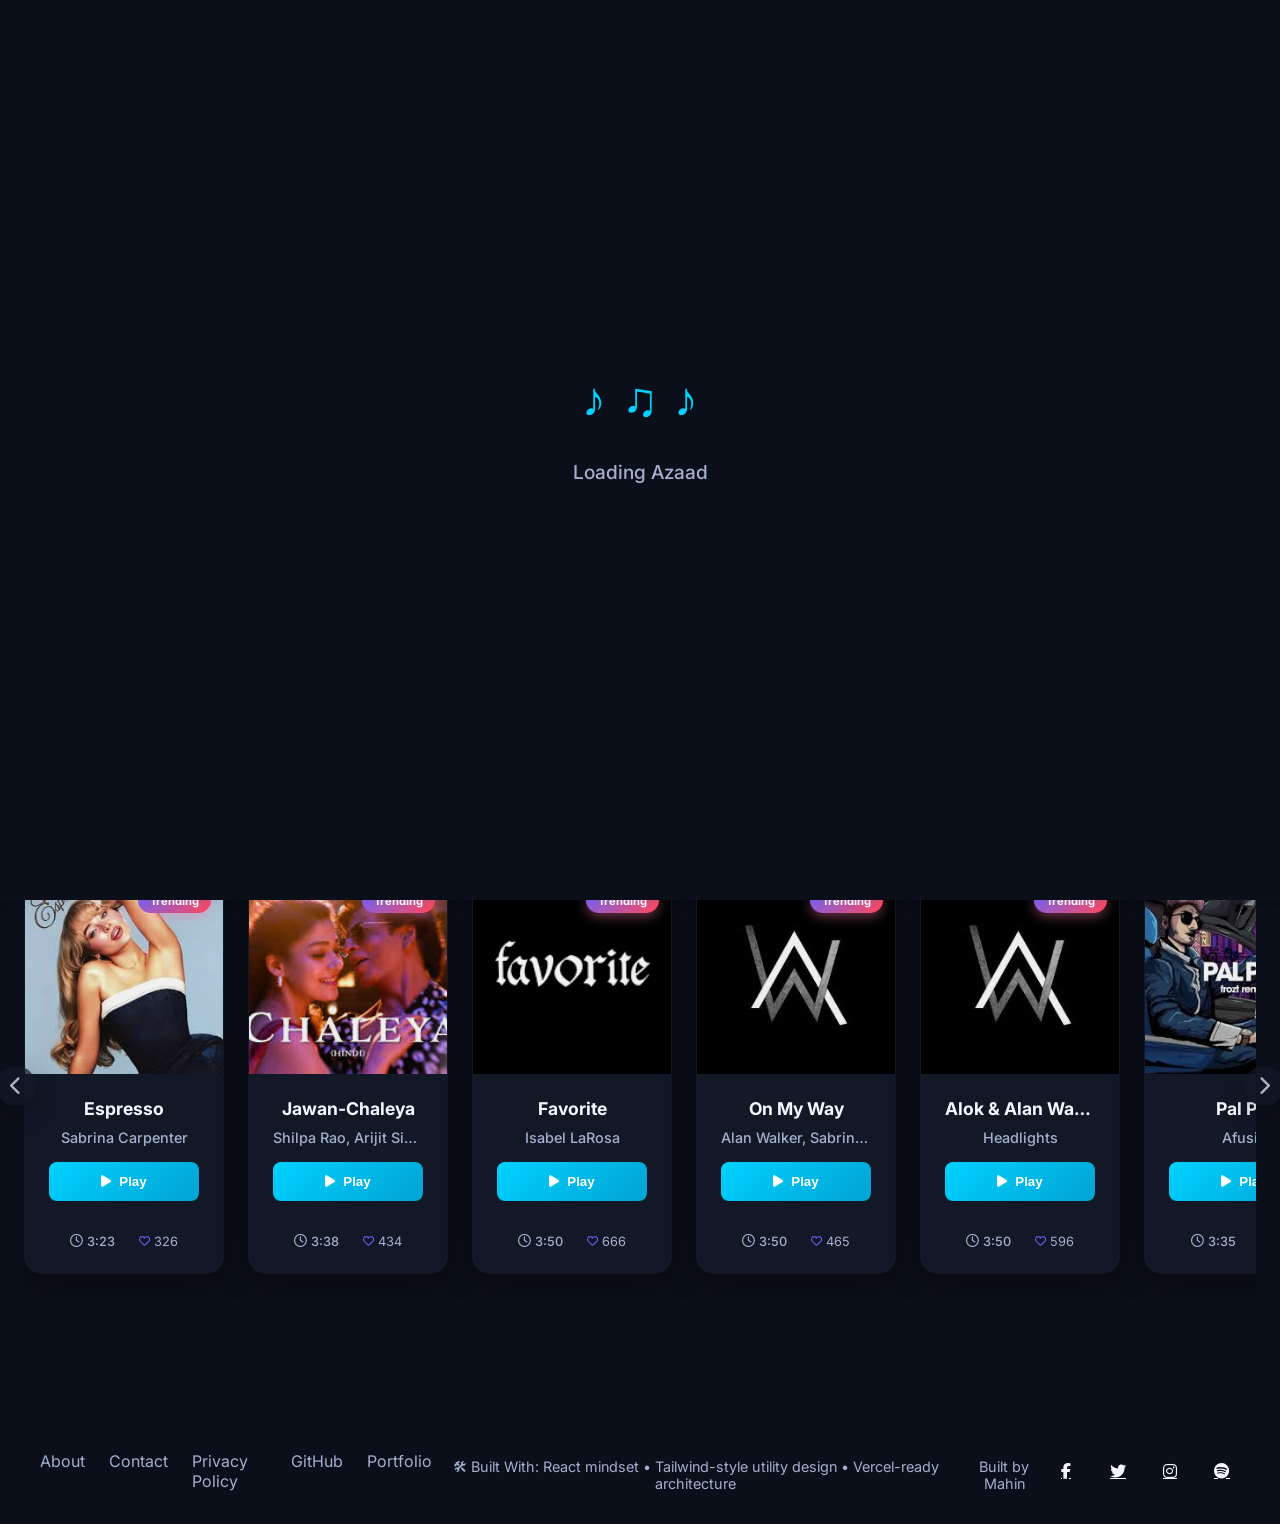
==== commit ec146bb0: "Ensure hero and AI promo are only visible on Home page" ====
--- a/index.html
+++ b/index.html
@@ -118,9 +118,9 @@
 <!-- Main Content -->
 <div class="main-content">
     <div class="content">
-        <header class="app-header">
+        <header>
             <div class="header-left">
-                <button class="menu-toggle" id="menuToggle" type="button" aria-label="Open menu" title="Open menu">
+                <button class="menu-toggle" id="menuToggle">
                     <i class="fas fa-bars"></i>
                 </button>
             </div>
@@ -139,7 +139,7 @@
             </div>
             
             <div class="header-right">
-                <button class="theme-toggle" id="toggleThemeBtn" type="button" aria-label="Toggle theme" title="Toggle theme">
+                <button class="theme-toggle" id="toggleThemeBtn">
                     <i class="fas fa-moon" id="themeIcon"></i>
                     <span class="theme-text">Theme</span>
                 </button>
@@ -188,12 +188,12 @@
 
         <!-- Playlist Navigation -->
         <div class="playlist-nav" id="playlistNav">
-            <button class="playlist-tab active" data-playlist="trending" type="button" aria-label="Open trending playlist">Trending</button>
-            <button class="playlist-tab" data-playlist="new" type="button" aria-label="Open new songs playlist">New Songs</button>
-            <button class="playlist-tab" data-playlist="english" type="button" aria-label="Open english playlist">English</button>
-            <button class="playlist-tab" data-playlist="hindi" type="button" aria-label="Open hindi playlist">Hindi</button>
-            <button class="playlist-tab" data-playlist="bangla" type="button" aria-label="Open bangla playlist">Bangla</button>
-            <button class="playlist-tab" data-playlist="nasheed" type="button" aria-label="Open nasheed playlist">Nasheed</button>
+            <button class="playlist-tab active" data-playlist="trending">Trending</button>
+            <button class="playlist-tab" data-playlist="new">New Songs</button>
+            <button class="playlist-tab" data-playlist="english">English</button>
+            <button class="playlist-tab" data-playlist="hindi">Hindi</button>
+            <button class="playlist-tab" data-playlist="bangla">Bangla</button>
+            <button class="playlist-tab" data-playlist="nasheed">Nasheed</button>
         </div>
 
         <!-- Home Page -->
--- a/styles.css
+++ b/styles.css
@@ -358,13 +358,7 @@
     align-items: center;
     margin-bottom: 2rem;
     position: relative;
-    height: 68px;
-    padding: 0.5rem 0.75rem;
-    border-radius: 16px;
-    background: var(--card-bg);
-    border: 1px solid rgba(0, 191, 165, 0.16);
-    box-shadow: 0 10px 24px rgba(0, 0, 0, 0.08);
-    backdrop-filter: blur(8px);
+    height: 60px;
 }
 
 .header-left {
@@ -376,29 +370,23 @@
 }
 
 .menu-toggle {
-    background: var(--card-bg);
-    border: 1px solid rgba(0, 191, 165, 0.2);
+    background: none;
+    border: none;
     color: var(--text);
     font-size: 1.25rem;
     cursor: pointer;
     display: flex;
     align-items: center;
     justify-content: center;
-    width: 44px;
-    height: 44px;
+    width: 40px;
+    height: 40px;
     border-radius: 50%;
     transition: var(--transition);
-    box-shadow: 0 6px 16px rgba(0, 0, 0, 0.08);
 }
 
 .menu-toggle:hover {
-    background: rgba(0, 191, 165, 0.12);
-    transform: translateY(-1px) scale(1.04);
-}
-
-.menu-toggle:focus-visible {
-    outline: 2px solid var(--primary);
-    outline-offset: 2px;
+    background-color: rgba(0, 0, 0, 0.05);
+    transform: scale(1.05);
 }
 
 /* Centered Logo Section */
@@ -437,27 +425,20 @@
     display: flex;
     align-items: center;
     gap: 0.5rem;
-    background: var(--card-bg);
-    border: 1px solid rgba(0, 191, 165, 0.2);
+    background: none;
+    border: none;
     color: var(--text);
     cursor: pointer;
     padding: 0.5rem;
     border-radius: 20px;
     transition: var(--transition);
-    width: 44px;
-    height: 44px;
+    width: 40px;
+    height: 40px;
     justify-content: center;
-    box-shadow: 0 6px 16px rgba(0, 0, 0, 0.08);
 }
 
 .theme-toggle:hover {
-    background: rgba(0, 191, 165, 0.12);
-    transform: translateY(-1px) scale(1.04);
-}
-
-.theme-toggle:focus-visible {
-    outline: 2px solid var(--primary);
-    outline-offset: 2px;
+    background-color: rgba(0, 0, 0, 0.05);
 }
 
 .theme-text {
@@ -584,18 +565,12 @@
     transition: var(--transition);
     white-space: nowrap;
     flex-shrink: 0;
-    box-shadow: 0 4px 10px rgba(0, 0, 0, 0.06);
 }
 
 .playlist-tab:hover {
     background-color: rgba(108, 92, 231, 0.1);
     color: var(--primary);
     border-color: var(--primary);
-}
-
-.playlist-tab:focus-visible {
-    outline: 2px solid var(--primary);
-    outline-offset: 2px;
 }
 
 .playlist-tab.active {
@@ -1023,7 +998,6 @@
     position: relative;
     overflow: hidden;
     margin: 0 auto;
-    box-shadow: 0 8px 20px rgba(0, 191, 165, 0.25);
 }
 
 .card-button::before {
@@ -1048,7 +1022,7 @@
 }
 
 .card-button:active {
-    transform: translateY(0) scale(0.98);
+    transform: translateY(0);
 }
 
 .card-stats {
@@ -1254,8 +1228,8 @@
     width: 40px;
     height: 40px;
     border-radius: 50%;
-    background: var(--card-bg);
-    border: 1px solid rgba(0, 191, 165, 0.18);
+    background: none;
+    border: none;
     color: var(--text);
     font-size: 1rem;
     cursor: pointer;
@@ -1263,17 +1237,11 @@
     align-items: center;
     justify-content: center;
     transition: var(--transition);
-    box-shadow: 0 4px 12px rgba(0, 0, 0, 0.08);
 }
 
 .control-button:hover {
-    background-color: rgba(0, 191, 165, 0.12);
+    background-color: rgba(0, 0, 0, 0.05);
     transform: scale(1.1);
-}
-
-.control-button:focus-visible {
-    outline: 2px solid var(--primary);
-    outline-offset: 2px;
 }
 
 .play-button {
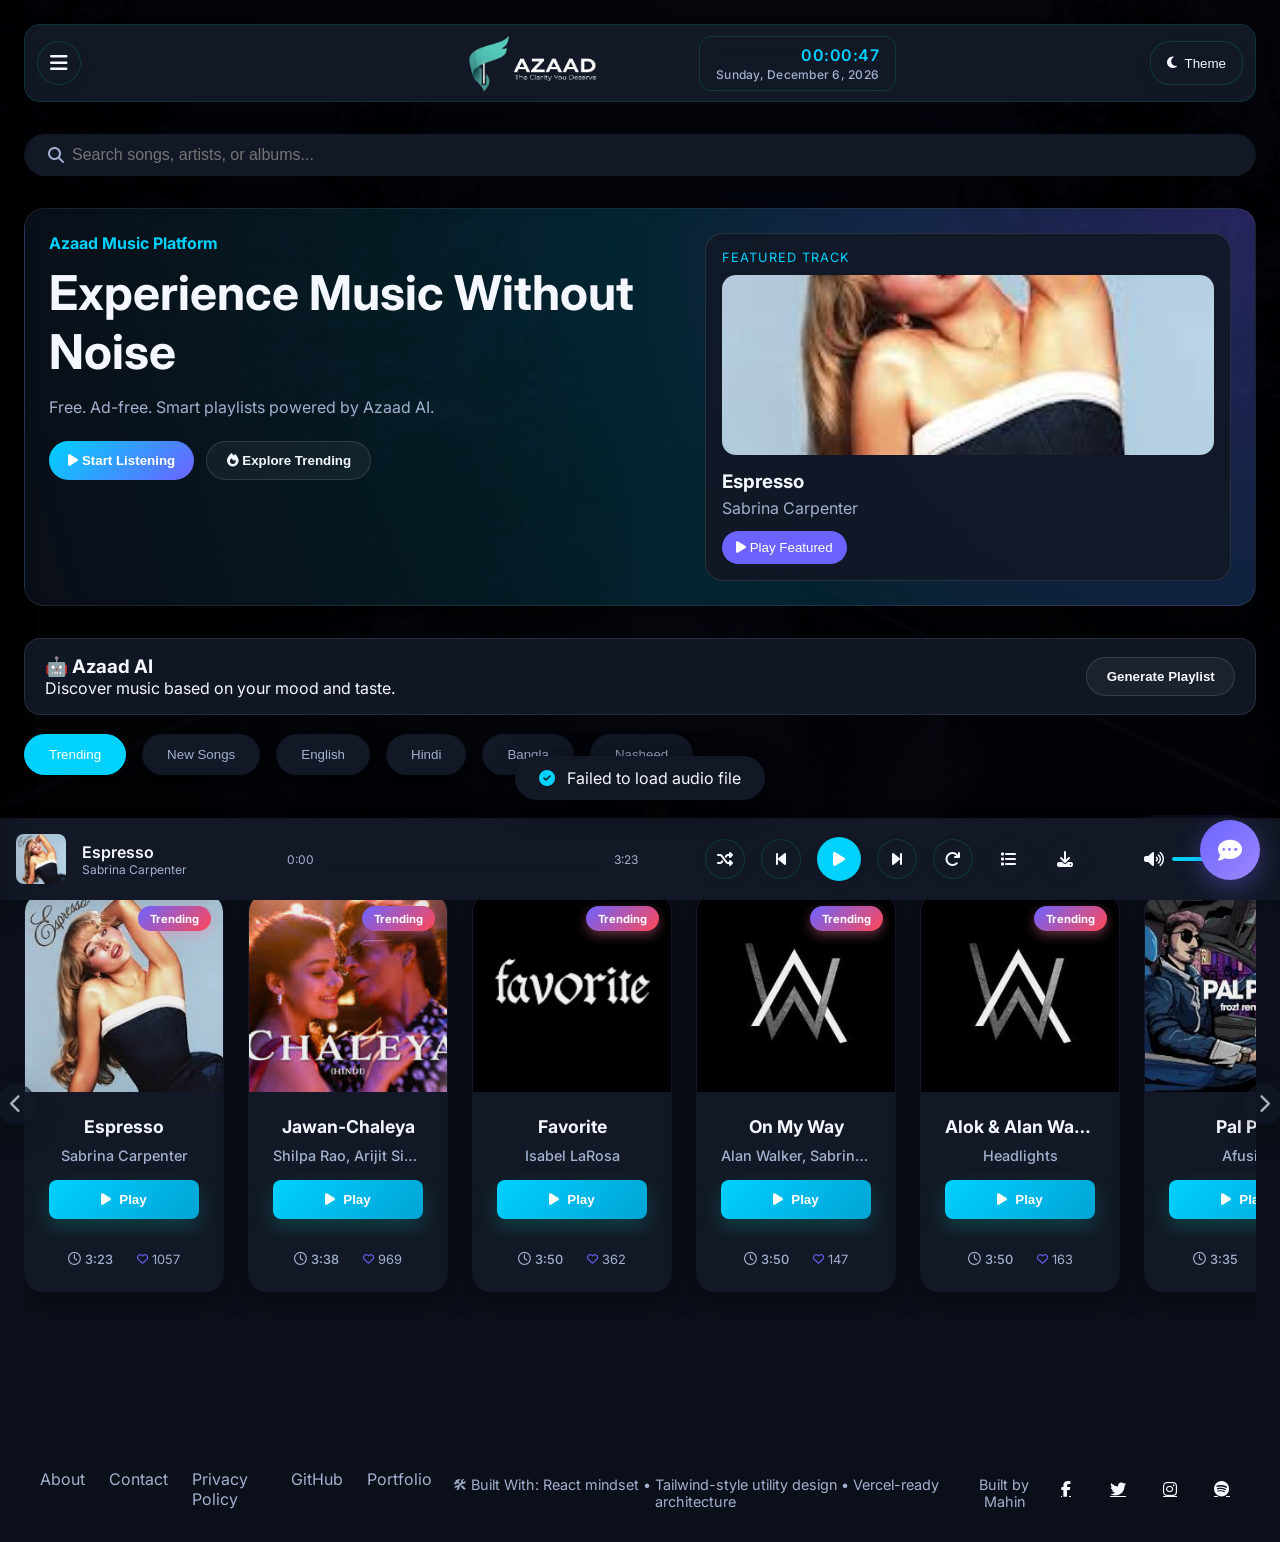
==== commit 008078e9: "Merge branch 'main' into codex/perform-ui/ux-audit-for-website-p7gznm" ====
--- a/index.html
+++ b/index.html
@@ -118,9 +118,9 @@
 <!-- Main Content -->
 <div class="main-content">
     <div class="content">
-        <header>
+        <header class="app-header">
             <div class="header-left">
-                <button class="menu-toggle" id="menuToggle">
+                <button class="menu-toggle" id="menuToggle" type="button" aria-label="Open menu" title="Open menu">
                     <i class="fas fa-bars"></i>
                 </button>
             </div>
@@ -139,7 +139,7 @@
             </div>
             
             <div class="header-right">
-                <button class="theme-toggle" id="toggleThemeBtn">
+                <button class="theme-toggle" id="toggleThemeBtn" type="button" aria-label="Toggle theme" title="Toggle theme">
                     <i class="fas fa-moon" id="themeIcon"></i>
                     <span class="theme-text">Theme</span>
                 </button>
@@ -188,12 +188,12 @@
 
         <!-- Playlist Navigation -->
         <div class="playlist-nav" id="playlistNav">
-            <button class="playlist-tab active" data-playlist="trending">Trending</button>
-            <button class="playlist-tab" data-playlist="new">New Songs</button>
-            <button class="playlist-tab" data-playlist="english">English</button>
-            <button class="playlist-tab" data-playlist="hindi">Hindi</button>
-            <button class="playlist-tab" data-playlist="bangla">Bangla</button>
-            <button class="playlist-tab" data-playlist="nasheed">Nasheed</button>
+            <button class="playlist-tab active" data-playlist="trending" type="button" aria-label="Open trending playlist">Trending</button>
+            <button class="playlist-tab" data-playlist="new" type="button" aria-label="Open new songs playlist">New Songs</button>
+            <button class="playlist-tab" data-playlist="english" type="button" aria-label="Open english playlist">English</button>
+            <button class="playlist-tab" data-playlist="hindi" type="button" aria-label="Open hindi playlist">Hindi</button>
+            <button class="playlist-tab" data-playlist="bangla" type="button" aria-label="Open bangla playlist">Bangla</button>
+            <button class="playlist-tab" data-playlist="nasheed" type="button" aria-label="Open nasheed playlist">Nasheed</button>
         </div>
 
         <!-- Home Page -->
--- a/styles.css
+++ b/styles.css
@@ -358,7 +358,13 @@
     align-items: center;
     margin-bottom: 2rem;
     position: relative;
-    height: 60px;
+    height: 68px;
+    padding: 0.5rem 0.75rem;
+    border-radius: 16px;
+    background: var(--card-bg);
+    border: 1px solid rgba(0, 191, 165, 0.16);
+    box-shadow: 0 10px 24px rgba(0, 0, 0, 0.08);
+    backdrop-filter: blur(8px);
 }
 
 .header-left {
@@ -370,23 +376,29 @@
 }
 
 .menu-toggle {
-    background: none;
-    border: none;
+    background: var(--card-bg);
+    border: 1px solid rgba(0, 191, 165, 0.2);
     color: var(--text);
     font-size: 1.25rem;
     cursor: pointer;
     display: flex;
     align-items: center;
     justify-content: center;
-    width: 40px;
-    height: 40px;
+    width: 44px;
+    height: 44px;
     border-radius: 50%;
     transition: var(--transition);
+    box-shadow: 0 6px 16px rgba(0, 0, 0, 0.08);
 }
 
 .menu-toggle:hover {
-    background-color: rgba(0, 0, 0, 0.05);
-    transform: scale(1.05);
+    background: rgba(0, 191, 165, 0.12);
+    transform: translateY(-1px) scale(1.04);
+}
+
+.menu-toggle:focus-visible {
+    outline: 2px solid var(--primary);
+    outline-offset: 2px;
 }
 
 /* Centered Logo Section */
@@ -425,20 +437,27 @@
     display: flex;
     align-items: center;
     gap: 0.5rem;
-    background: none;
-    border: none;
+    background: var(--card-bg);
+    border: 1px solid rgba(0, 191, 165, 0.2);
     color: var(--text);
     cursor: pointer;
     padding: 0.5rem;
     border-radius: 20px;
     transition: var(--transition);
-    width: 40px;
-    height: 40px;
+    width: 44px;
+    height: 44px;
     justify-content: center;
+    box-shadow: 0 6px 16px rgba(0, 0, 0, 0.08);
 }
 
 .theme-toggle:hover {
-    background-color: rgba(0, 0, 0, 0.05);
+    background: rgba(0, 191, 165, 0.12);
+    transform: translateY(-1px) scale(1.04);
+}
+
+.theme-toggle:focus-visible {
+    outline: 2px solid var(--primary);
+    outline-offset: 2px;
 }
 
 .theme-text {
@@ -565,12 +584,18 @@
     transition: var(--transition);
     white-space: nowrap;
     flex-shrink: 0;
+    box-shadow: 0 4px 10px rgba(0, 0, 0, 0.06);
 }
 
 .playlist-tab:hover {
     background-color: rgba(108, 92, 231, 0.1);
     color: var(--primary);
     border-color: var(--primary);
+}
+
+.playlist-tab:focus-visible {
+    outline: 2px solid var(--primary);
+    outline-offset: 2px;
 }
 
 .playlist-tab.active {
@@ -998,6 +1023,7 @@
     position: relative;
     overflow: hidden;
     margin: 0 auto;
+    box-shadow: 0 8px 20px rgba(0, 191, 165, 0.25);
 }
 
 .card-button::before {
@@ -1022,7 +1048,7 @@
 }
 
 .card-button:active {
-    transform: translateY(0);
+    transform: translateY(0) scale(0.98);
 }
 
 .card-stats {
@@ -1228,8 +1254,8 @@
     width: 40px;
     height: 40px;
     border-radius: 50%;
-    background: none;
-    border: none;
+    background: var(--card-bg);
+    border: 1px solid rgba(0, 191, 165, 0.18);
     color: var(--text);
     font-size: 1rem;
     cursor: pointer;
@@ -1237,11 +1263,17 @@
     align-items: center;
     justify-content: center;
     transition: var(--transition);
+    box-shadow: 0 4px 12px rgba(0, 0, 0, 0.08);
 }
 
 .control-button:hover {
-    background-color: rgba(0, 0, 0, 0.05);
+    background-color: rgba(0, 191, 165, 0.12);
     transform: scale(1.1);
+}
+
+.control-button:focus-visible {
+    outline: 2px solid var(--primary);
+    outline-offset: 2px;
 }
 
 .play-button {
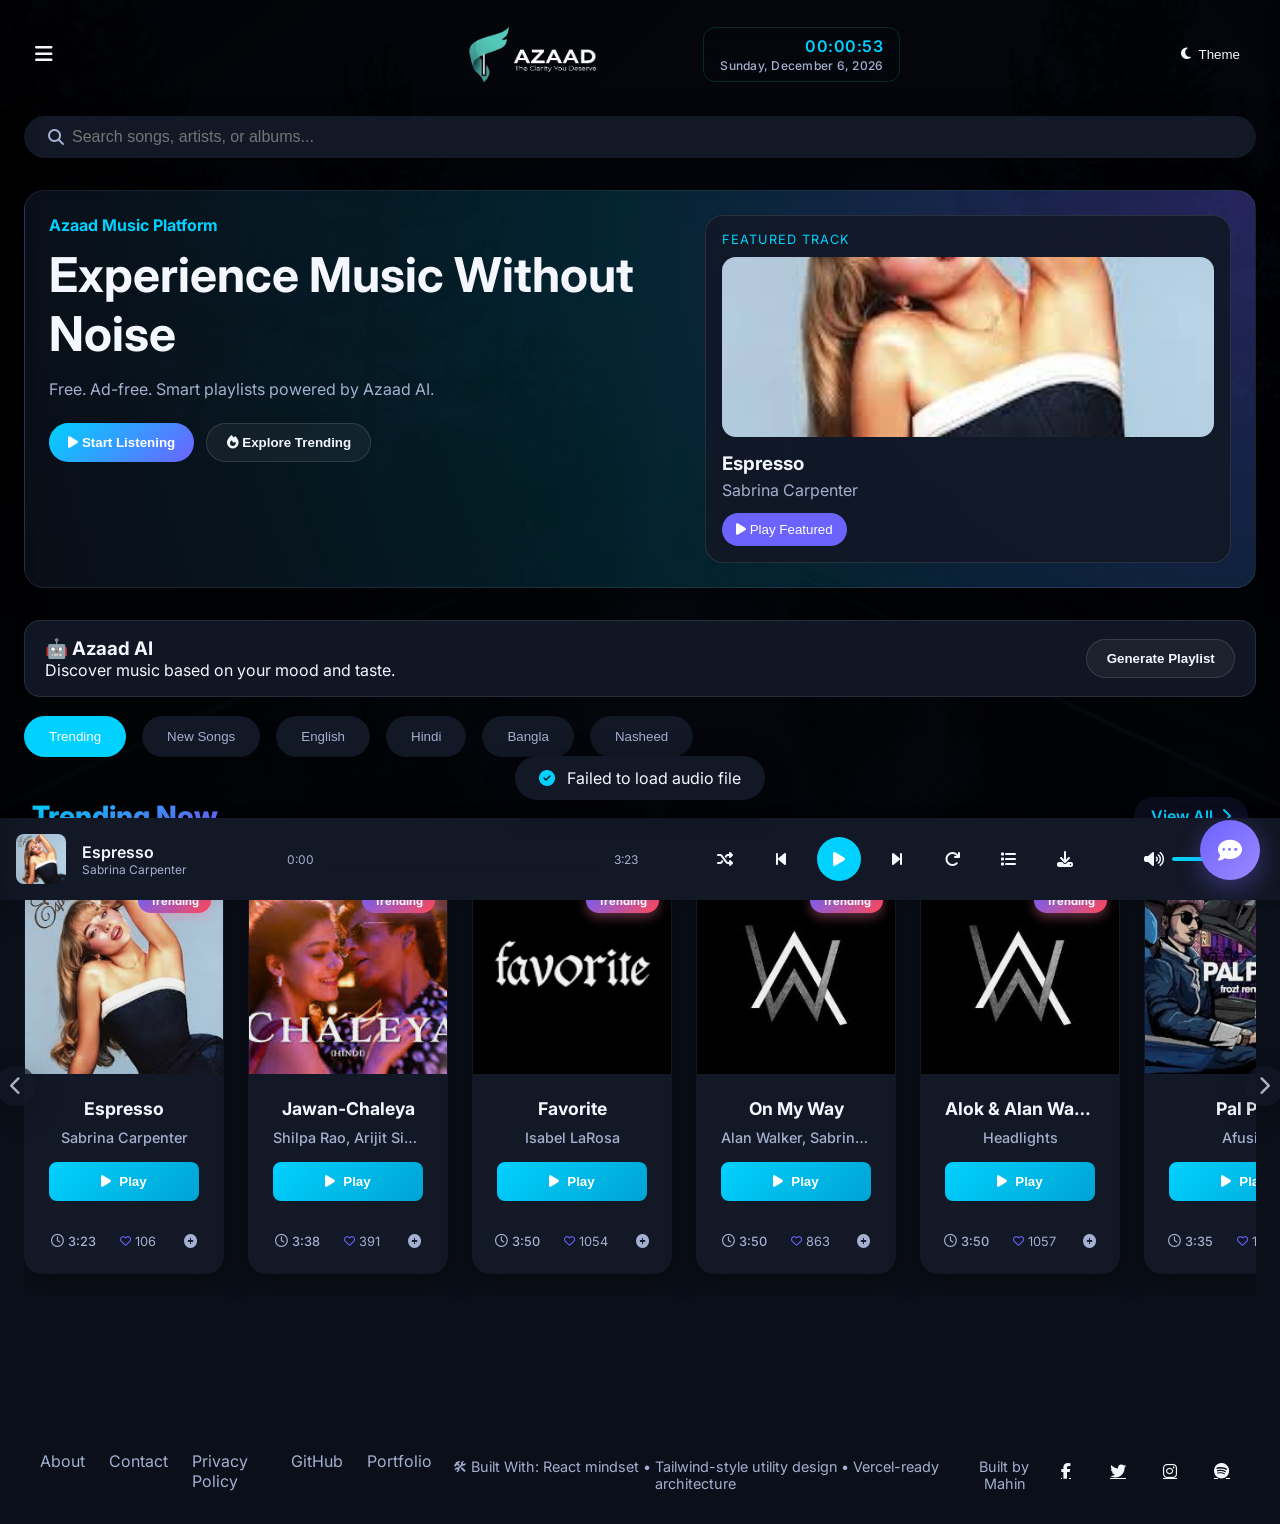
==== commit a5803d4c: "Allow adding any library song into custom playlists" ====
--- a/index.html
+++ b/index.html
@@ -118,9 +118,9 @@
 <!-- Main Content -->
 <div class="main-content">
     <div class="content">
-        <header class="app-header">
+        <header>
             <div class="header-left">
-                <button class="menu-toggle" id="menuToggle" type="button" aria-label="Open menu" title="Open menu">
+                <button class="menu-toggle" id="menuToggle">
                     <i class="fas fa-bars"></i>
                 </button>
             </div>
@@ -139,7 +139,7 @@
             </div>
             
             <div class="header-right">
-                <button class="theme-toggle" id="toggleThemeBtn" type="button" aria-label="Toggle theme" title="Toggle theme">
+                <button class="theme-toggle" id="toggleThemeBtn">
                     <i class="fas fa-moon" id="themeIcon"></i>
                     <span class="theme-text">Theme</span>
                 </button>
@@ -188,12 +188,12 @@
 
         <!-- Playlist Navigation -->
         <div class="playlist-nav" id="playlistNav">
-            <button class="playlist-tab active" data-playlist="trending" type="button" aria-label="Open trending playlist">Trending</button>
-            <button class="playlist-tab" data-playlist="new" type="button" aria-label="Open new songs playlist">New Songs</button>
-            <button class="playlist-tab" data-playlist="english" type="button" aria-label="Open english playlist">English</button>
-            <button class="playlist-tab" data-playlist="hindi" type="button" aria-label="Open hindi playlist">Hindi</button>
-            <button class="playlist-tab" data-playlist="bangla" type="button" aria-label="Open bangla playlist">Bangla</button>
-            <button class="playlist-tab" data-playlist="nasheed" type="button" aria-label="Open nasheed playlist">Nasheed</button>
+            <button class="playlist-tab active" data-playlist="trending">Trending</button>
+            <button class="playlist-tab" data-playlist="new">New Songs</button>
+            <button class="playlist-tab" data-playlist="english">English</button>
+            <button class="playlist-tab" data-playlist="hindi">Hindi</button>
+            <button class="playlist-tab" data-playlist="bangla">Bangla</button>
+            <button class="playlist-tab" data-playlist="nasheed">Nasheed</button>
         </div>
 
         <!-- Home Page -->
--- a/styles.css
+++ b/styles.css
@@ -358,13 +358,7 @@
     align-items: center;
     margin-bottom: 2rem;
     position: relative;
-    height: 68px;
-    padding: 0.5rem 0.75rem;
-    border-radius: 16px;
-    background: var(--card-bg);
-    border: 1px solid rgba(0, 191, 165, 0.16);
-    box-shadow: 0 10px 24px rgba(0, 0, 0, 0.08);
-    backdrop-filter: blur(8px);
+    height: 60px;
 }
 
 .header-left {
@@ -376,29 +370,23 @@
 }
 
 .menu-toggle {
-    background: var(--card-bg);
-    border: 1px solid rgba(0, 191, 165, 0.2);
+    background: none;
+    border: none;
     color: var(--text);
     font-size: 1.25rem;
     cursor: pointer;
     display: flex;
     align-items: center;
     justify-content: center;
-    width: 44px;
-    height: 44px;
+    width: 40px;
+    height: 40px;
     border-radius: 50%;
     transition: var(--transition);
-    box-shadow: 0 6px 16px rgba(0, 0, 0, 0.08);
 }
 
 .menu-toggle:hover {
-    background: rgba(0, 191, 165, 0.12);
-    transform: translateY(-1px) scale(1.04);
-}
-
-.menu-toggle:focus-visible {
-    outline: 2px solid var(--primary);
-    outline-offset: 2px;
+    background-color: rgba(0, 0, 0, 0.05);
+    transform: scale(1.05);
 }
 
 /* Centered Logo Section */
@@ -437,27 +425,20 @@
     display: flex;
     align-items: center;
     gap: 0.5rem;
-    background: var(--card-bg);
-    border: 1px solid rgba(0, 191, 165, 0.2);
+    background: none;
+    border: none;
     color: var(--text);
     cursor: pointer;
     padding: 0.5rem;
     border-radius: 20px;
     transition: var(--transition);
-    width: 44px;
-    height: 44px;
+    width: 40px;
+    height: 40px;
     justify-content: center;
-    box-shadow: 0 6px 16px rgba(0, 0, 0, 0.08);
 }
 
 .theme-toggle:hover {
-    background: rgba(0, 191, 165, 0.12);
-    transform: translateY(-1px) scale(1.04);
-}
-
-.theme-toggle:focus-visible {
-    outline: 2px solid var(--primary);
-    outline-offset: 2px;
+    background-color: rgba(0, 0, 0, 0.05);
 }
 
 .theme-text {
@@ -584,18 +565,12 @@
     transition: var(--transition);
     white-space: nowrap;
     flex-shrink: 0;
-    box-shadow: 0 4px 10px rgba(0, 0, 0, 0.06);
 }
 
 .playlist-tab:hover {
     background-color: rgba(108, 92, 231, 0.1);
     color: var(--primary);
     border-color: var(--primary);
-}
-
-.playlist-tab:focus-visible {
-    outline: 2px solid var(--primary);
-    outline-offset: 2px;
 }
 
 .playlist-tab.active {
@@ -1023,7 +998,6 @@
     position: relative;
     overflow: hidden;
     margin: 0 auto;
-    box-shadow: 0 8px 20px rgba(0, 191, 165, 0.25);
 }
 
 .card-button::before {
@@ -1048,7 +1022,7 @@
 }
 
 .card-button:active {
-    transform: translateY(0) scale(0.98);
+    transform: translateY(0);
 }
 
 .card-stats {
@@ -1254,8 +1228,8 @@
     width: 40px;
     height: 40px;
     border-radius: 50%;
-    background: var(--card-bg);
-    border: 1px solid rgba(0, 191, 165, 0.18);
+    background: none;
+    border: none;
     color: var(--text);
     font-size: 1rem;
     cursor: pointer;
@@ -1263,17 +1237,11 @@
     align-items: center;
     justify-content: center;
     transition: var(--transition);
-    box-shadow: 0 4px 12px rgba(0, 0, 0, 0.08);
 }
 
 .control-button:hover {
-    background-color: rgba(0, 191, 165, 0.12);
+    background-color: rgba(0, 0, 0, 0.05);
     transform: scale(1.1);
-}
-
-.control-button:focus-visible {
-    outline: 2px solid var(--primary);
-    outline-offset: 2px;
 }
 
 .play-button {
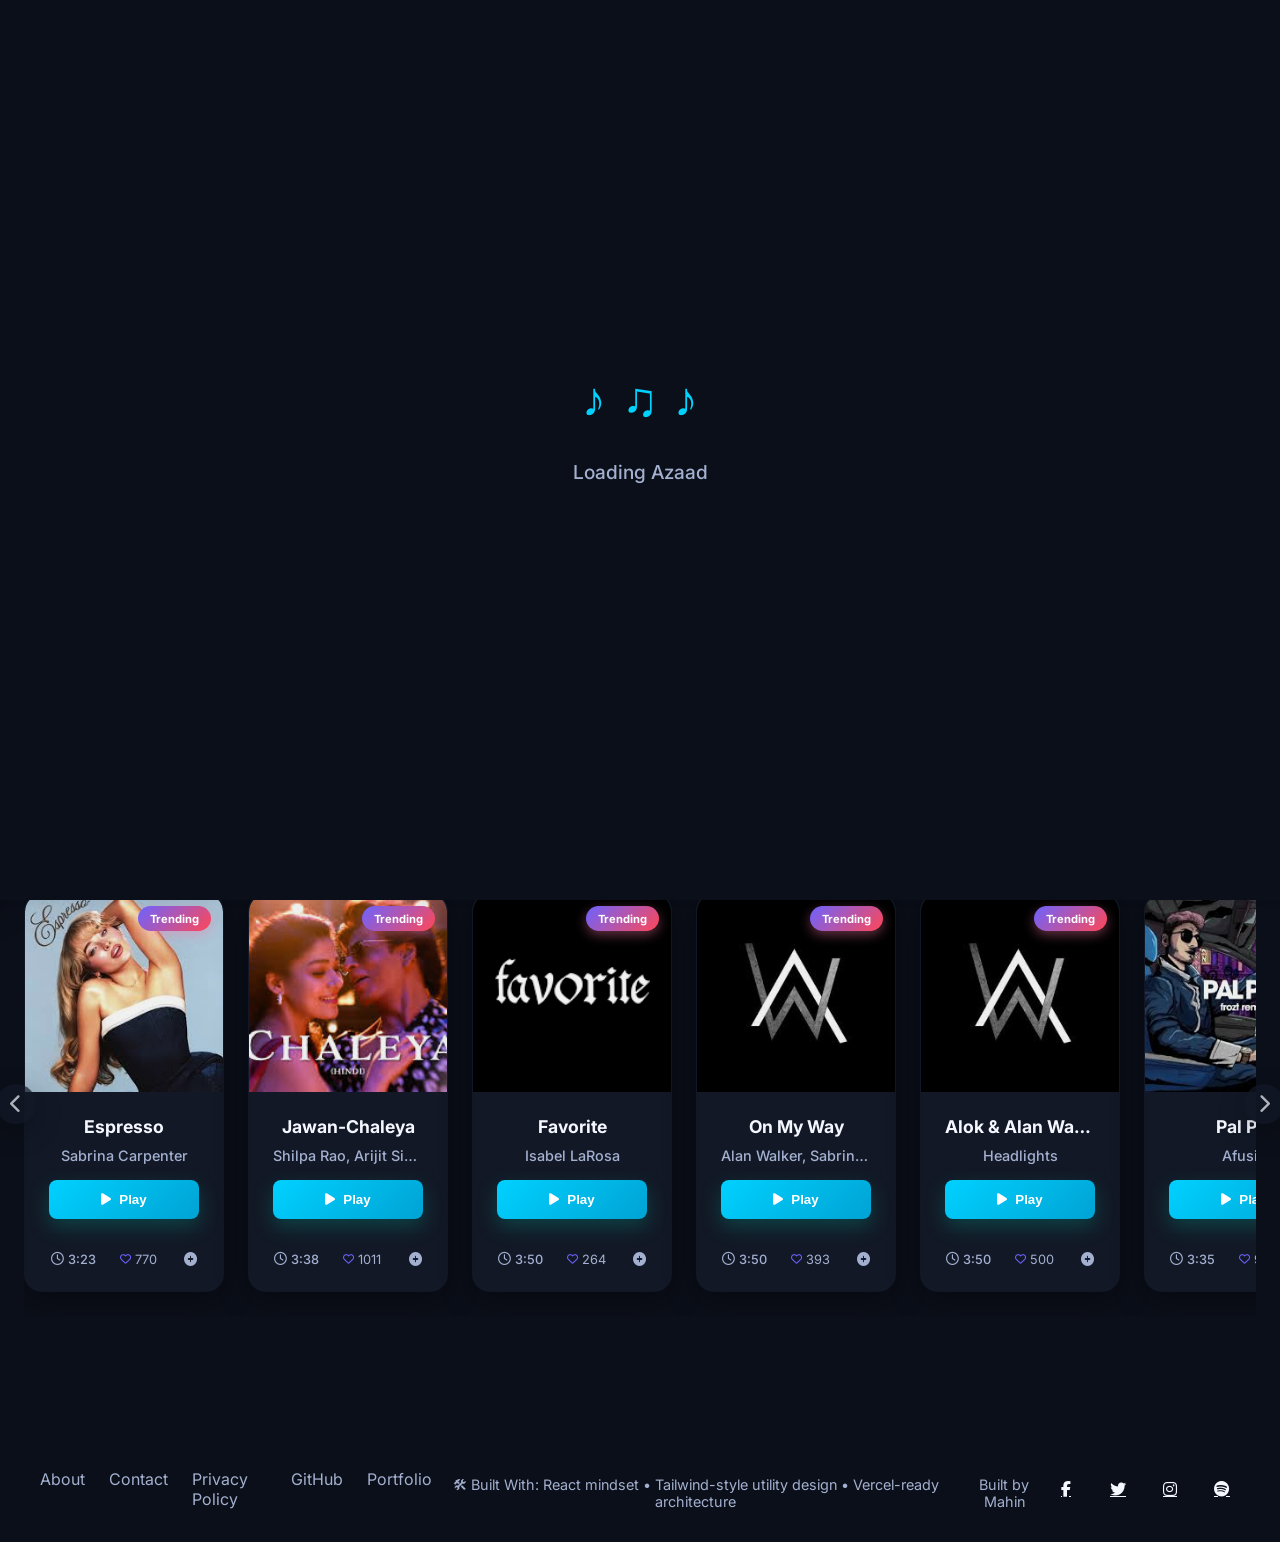
==== commit bfad6b4f: "Merge branch 'main' into codex/perform-ui/ux-audit-for-website-p3fnbx" ====
--- a/index.html
+++ b/index.html
@@ -118,9 +118,9 @@
 <!-- Main Content -->
 <div class="main-content">
     <div class="content">
-        <header>
+        <header class="app-header">
             <div class="header-left">
-                <button class="menu-toggle" id="menuToggle">
+                <button class="menu-toggle" id="menuToggle" type="button" aria-label="Open menu" title="Open menu">
                     <i class="fas fa-bars"></i>
                 </button>
             </div>
@@ -139,7 +139,7 @@
             </div>
             
             <div class="header-right">
-                <button class="theme-toggle" id="toggleThemeBtn">
+                <button class="theme-toggle" id="toggleThemeBtn" type="button" aria-label="Toggle theme" title="Toggle theme">
                     <i class="fas fa-moon" id="themeIcon"></i>
                     <span class="theme-text">Theme</span>
                 </button>
@@ -188,12 +188,12 @@
 
         <!-- Playlist Navigation -->
         <div class="playlist-nav" id="playlistNav">
-            <button class="playlist-tab active" data-playlist="trending">Trending</button>
-            <button class="playlist-tab" data-playlist="new">New Songs</button>
-            <button class="playlist-tab" data-playlist="english">English</button>
-            <button class="playlist-tab" data-playlist="hindi">Hindi</button>
-            <button class="playlist-tab" data-playlist="bangla">Bangla</button>
-            <button class="playlist-tab" data-playlist="nasheed">Nasheed</button>
+            <button class="playlist-tab active" data-playlist="trending" type="button" aria-label="Open trending playlist">Trending</button>
+            <button class="playlist-tab" data-playlist="new" type="button" aria-label="Open new songs playlist">New Songs</button>
+            <button class="playlist-tab" data-playlist="english" type="button" aria-label="Open english playlist">English</button>
+            <button class="playlist-tab" data-playlist="hindi" type="button" aria-label="Open hindi playlist">Hindi</button>
+            <button class="playlist-tab" data-playlist="bangla" type="button" aria-label="Open bangla playlist">Bangla</button>
+            <button class="playlist-tab" data-playlist="nasheed" type="button" aria-label="Open nasheed playlist">Nasheed</button>
         </div>
 
         <!-- Home Page -->
--- a/styles.css
+++ b/styles.css
@@ -358,7 +358,13 @@
     align-items: center;
     margin-bottom: 2rem;
     position: relative;
-    height: 60px;
+    height: 68px;
+    padding: 0.5rem 0.75rem;
+    border-radius: 16px;
+    background: var(--card-bg);
+    border: 1px solid rgba(0, 191, 165, 0.16);
+    box-shadow: 0 10px 24px rgba(0, 0, 0, 0.08);
+    backdrop-filter: blur(8px);
 }
 
 .header-left {
@@ -370,23 +376,29 @@
 }
 
 .menu-toggle {
-    background: none;
-    border: none;
+    background: var(--card-bg);
+    border: 1px solid rgba(0, 191, 165, 0.2);
     color: var(--text);
     font-size: 1.25rem;
     cursor: pointer;
     display: flex;
     align-items: center;
     justify-content: center;
-    width: 40px;
-    height: 40px;
+    width: 44px;
+    height: 44px;
     border-radius: 50%;
     transition: var(--transition);
+    box-shadow: 0 6px 16px rgba(0, 0, 0, 0.08);
 }
 
 .menu-toggle:hover {
-    background-color: rgba(0, 0, 0, 0.05);
-    transform: scale(1.05);
+    background: rgba(0, 191, 165, 0.12);
+    transform: translateY(-1px) scale(1.04);
+}
+
+.menu-toggle:focus-visible {
+    outline: 2px solid var(--primary);
+    outline-offset: 2px;
 }
 
 /* Centered Logo Section */
@@ -425,20 +437,27 @@
     display: flex;
     align-items: center;
     gap: 0.5rem;
-    background: none;
-    border: none;
+    background: var(--card-bg);
+    border: 1px solid rgba(0, 191, 165, 0.2);
     color: var(--text);
     cursor: pointer;
     padding: 0.5rem;
     border-radius: 20px;
     transition: var(--transition);
-    width: 40px;
-    height: 40px;
+    width: 44px;
+    height: 44px;
     justify-content: center;
+    box-shadow: 0 6px 16px rgba(0, 0, 0, 0.08);
 }
 
 .theme-toggle:hover {
-    background-color: rgba(0, 0, 0, 0.05);
+    background: rgba(0, 191, 165, 0.12);
+    transform: translateY(-1px) scale(1.04);
+}
+
+.theme-toggle:focus-visible {
+    outline: 2px solid var(--primary);
+    outline-offset: 2px;
 }
 
 .theme-text {
@@ -565,12 +584,18 @@
     transition: var(--transition);
     white-space: nowrap;
     flex-shrink: 0;
+    box-shadow: 0 4px 10px rgba(0, 0, 0, 0.06);
 }
 
 .playlist-tab:hover {
     background-color: rgba(108, 92, 231, 0.1);
     color: var(--primary);
     border-color: var(--primary);
+}
+
+.playlist-tab:focus-visible {
+    outline: 2px solid var(--primary);
+    outline-offset: 2px;
 }
 
 .playlist-tab.active {
@@ -998,6 +1023,7 @@
     position: relative;
     overflow: hidden;
     margin: 0 auto;
+    box-shadow: 0 8px 20px rgba(0, 191, 165, 0.25);
 }
 
 .card-button::before {
@@ -1022,7 +1048,7 @@
 }
 
 .card-button:active {
-    transform: translateY(0);
+    transform: translateY(0) scale(0.98);
 }
 
 .card-stats {
@@ -1228,8 +1254,8 @@
     width: 40px;
     height: 40px;
     border-radius: 50%;
-    background: none;
-    border: none;
+    background: var(--card-bg);
+    border: 1px solid rgba(0, 191, 165, 0.18);
     color: var(--text);
     font-size: 1rem;
     cursor: pointer;
@@ -1237,11 +1263,17 @@
     align-items: center;
     justify-content: center;
     transition: var(--transition);
+    box-shadow: 0 4px 12px rgba(0, 0, 0, 0.08);
 }
 
 .control-button:hover {
-    background-color: rgba(0, 0, 0, 0.05);
+    background-color: rgba(0, 191, 165, 0.12);
     transform: scale(1.1);
+}
+
+.control-button:focus-visible {
+    outline: 2px solid var(--primary);
+    outline-offset: 2px;
 }
 
 .play-button {
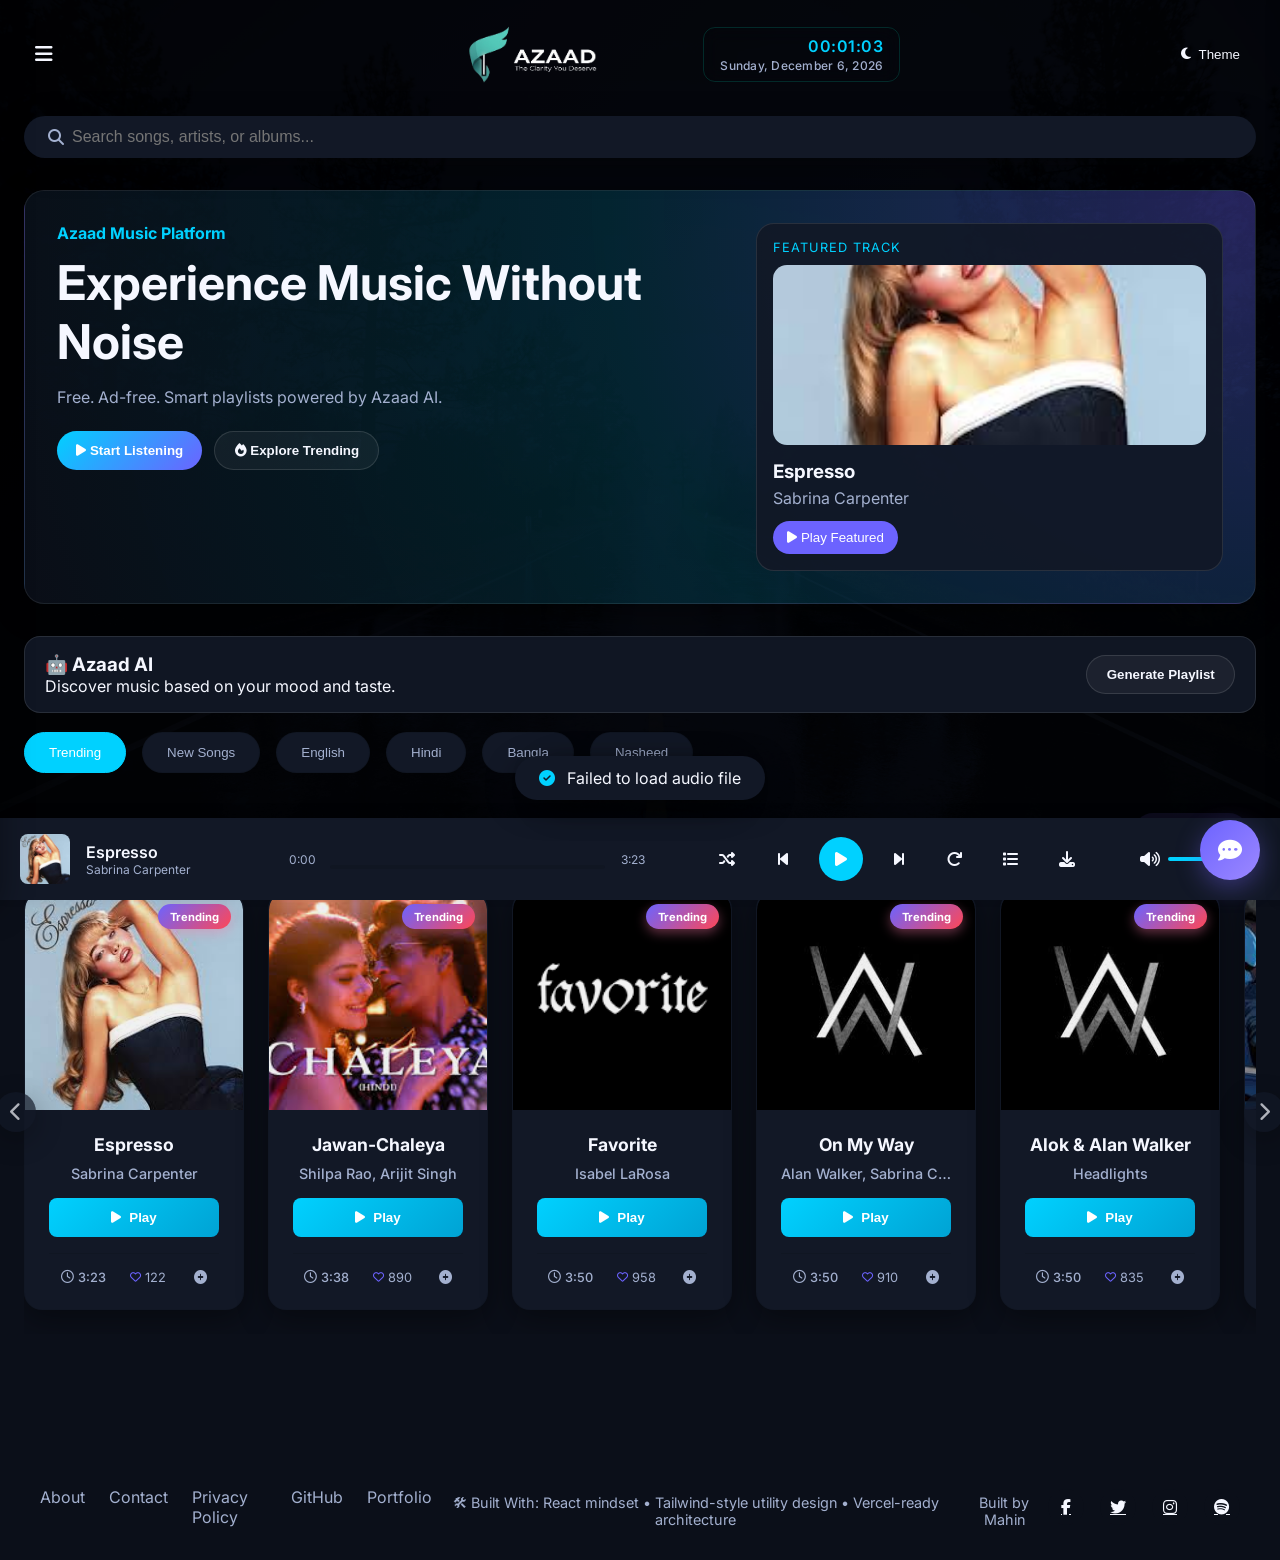
==== commit 86d6c317: "Improve responsive layout for mobile, tablet, and desktop" ====
--- a/index.html
+++ b/index.html
@@ -118,9 +118,9 @@
 <!-- Main Content -->
 <div class="main-content">
     <div class="content">
-        <header class="app-header">
+        <header>
             <div class="header-left">
-                <button class="menu-toggle" id="menuToggle" type="button" aria-label="Open menu" title="Open menu">
+                <button class="menu-toggle" id="menuToggle">
                     <i class="fas fa-bars"></i>
                 </button>
             </div>
@@ -139,7 +139,7 @@
             </div>
             
             <div class="header-right">
-                <button class="theme-toggle" id="toggleThemeBtn" type="button" aria-label="Toggle theme" title="Toggle theme">
+                <button class="theme-toggle" id="toggleThemeBtn">
                     <i class="fas fa-moon" id="themeIcon"></i>
                     <span class="theme-text">Theme</span>
                 </button>
@@ -188,12 +188,12 @@
 
         <!-- Playlist Navigation -->
         <div class="playlist-nav" id="playlistNav">
-            <button class="playlist-tab active" data-playlist="trending" type="button" aria-label="Open trending playlist">Trending</button>
-            <button class="playlist-tab" data-playlist="new" type="button" aria-label="Open new songs playlist">New Songs</button>
-            <button class="playlist-tab" data-playlist="english" type="button" aria-label="Open english playlist">English</button>
-            <button class="playlist-tab" data-playlist="hindi" type="button" aria-label="Open hindi playlist">Hindi</button>
-            <button class="playlist-tab" data-playlist="bangla" type="button" aria-label="Open bangla playlist">Bangla</button>
-            <button class="playlist-tab" data-playlist="nasheed" type="button" aria-label="Open nasheed playlist">Nasheed</button>
+            <button class="playlist-tab active" data-playlist="trending">Trending</button>
+            <button class="playlist-tab" data-playlist="new">New Songs</button>
+            <button class="playlist-tab" data-playlist="english">English</button>
+            <button class="playlist-tab" data-playlist="hindi">Hindi</button>
+            <button class="playlist-tab" data-playlist="bangla">Bangla</button>
+            <button class="playlist-tab" data-playlist="nasheed">Nasheed</button>
         </div>
 
         <!-- Home Page -->
--- a/styles.css
+++ b/styles.css
@@ -358,13 +358,7 @@
     align-items: center;
     margin-bottom: 2rem;
     position: relative;
-    height: 68px;
-    padding: 0.5rem 0.75rem;
-    border-radius: 16px;
-    background: var(--card-bg);
-    border: 1px solid rgba(0, 191, 165, 0.16);
-    box-shadow: 0 10px 24px rgba(0, 0, 0, 0.08);
-    backdrop-filter: blur(8px);
+    height: 60px;
 }
 
 .header-left {
@@ -376,29 +370,23 @@
 }
 
 .menu-toggle {
-    background: var(--card-bg);
-    border: 1px solid rgba(0, 191, 165, 0.2);
+    background: none;
+    border: none;
     color: var(--text);
     font-size: 1.25rem;
     cursor: pointer;
     display: flex;
     align-items: center;
     justify-content: center;
-    width: 44px;
-    height: 44px;
+    width: 40px;
+    height: 40px;
     border-radius: 50%;
     transition: var(--transition);
-    box-shadow: 0 6px 16px rgba(0, 0, 0, 0.08);
 }
 
 .menu-toggle:hover {
-    background: rgba(0, 191, 165, 0.12);
-    transform: translateY(-1px) scale(1.04);
-}
-
-.menu-toggle:focus-visible {
-    outline: 2px solid var(--primary);
-    outline-offset: 2px;
+    background-color: rgba(0, 0, 0, 0.05);
+    transform: scale(1.05);
 }
 
 /* Centered Logo Section */
@@ -437,27 +425,20 @@
     display: flex;
     align-items: center;
     gap: 0.5rem;
-    background: var(--card-bg);
-    border: 1px solid rgba(0, 191, 165, 0.2);
+    background: none;
+    border: none;
     color: var(--text);
     cursor: pointer;
     padding: 0.5rem;
     border-radius: 20px;
     transition: var(--transition);
-    width: 44px;
-    height: 44px;
+    width: 40px;
+    height: 40px;
     justify-content: center;
-    box-shadow: 0 6px 16px rgba(0, 0, 0, 0.08);
 }
 
 .theme-toggle:hover {
-    background: rgba(0, 191, 165, 0.12);
-    transform: translateY(-1px) scale(1.04);
-}
-
-.theme-toggle:focus-visible {
-    outline: 2px solid var(--primary);
-    outline-offset: 2px;
+    background-color: rgba(0, 0, 0, 0.05);
 }
 
 .theme-text {
@@ -584,18 +565,12 @@
     transition: var(--transition);
     white-space: nowrap;
     flex-shrink: 0;
-    box-shadow: 0 4px 10px rgba(0, 0, 0, 0.06);
 }
 
 .playlist-tab:hover {
     background-color: rgba(108, 92, 231, 0.1);
     color: var(--primary);
     border-color: var(--primary);
-}
-
-.playlist-tab:focus-visible {
-    outline: 2px solid var(--primary);
-    outline-offset: 2px;
 }
 
 .playlist-tab.active {
@@ -1023,7 +998,6 @@
     position: relative;
     overflow: hidden;
     margin: 0 auto;
-    box-shadow: 0 8px 20px rgba(0, 191, 165, 0.25);
 }
 
 .card-button::before {
@@ -1048,7 +1022,7 @@
 }
 
 .card-button:active {
-    transform: translateY(0) scale(0.98);
+    transform: translateY(0);
 }
 
 .card-stats {
@@ -1254,8 +1228,8 @@
     width: 40px;
     height: 40px;
     border-radius: 50%;
-    background: var(--card-bg);
-    border: 1px solid rgba(0, 191, 165, 0.18);
+    background: none;
+    border: none;
     color: var(--text);
     font-size: 1rem;
     cursor: pointer;
@@ -1263,17 +1237,11 @@
     align-items: center;
     justify-content: center;
     transition: var(--transition);
-    box-shadow: 0 4px 12px rgba(0, 0, 0, 0.08);
 }
 
 .control-button:hover {
-    background-color: rgba(0, 191, 165, 0.12);
+    background-color: rgba(0, 0, 0, 0.05);
     transform: scale(1.1);
-}
-
-.control-button:focus-visible {
-    outline: 2px solid var(--primary);
-    outline-offset: 2px;
 }
 
 .play-button {
@@ -2776,3 +2744,113 @@
         grid-template-columns: 1fr;
     }
 }
+
+/* Final responsive polish: Desktop / Tablet / Mobile */
+.content {
+    width: min(1400px, 100%);
+    margin: 0 auto;
+    padding-inline: clamp(0.75rem, 2vw, 1.5rem);
+}
+
+.card {
+    min-width: clamp(165px, 18vw, 220px);
+    max-width: clamp(165px, 18vw, 220px);
+}
+
+@media (min-width: 1200px) {
+    .hero-section {
+        grid-template-columns: 1.3fr 0.9fr;
+        padding: 2rem;
+    }
+
+    .audio-controller {
+        padding: 1rem 1.25rem;
+        gap: 1rem;
+    }
+}
+
+@media (min-width: 768px) and (max-width: 1199px) {
+    .hero-section {
+        grid-template-columns: 1fr;
+        gap: 1.25rem;
+        padding: 1.25rem;
+    }
+
+    .playlist-nav {
+        gap: 0.55rem;
+        padding-bottom: 0.35rem;
+    }
+
+    .playlist-tab {
+        padding: 0.6rem 1rem;
+        font-size: 0.88rem;
+    }
+
+    .audio-controller {
+        flex-wrap: wrap;
+        gap: 0.8rem;
+        padding: 0.85rem 1rem;
+    }
+
+    .song-info,
+    .progress-container,
+    .controls,
+    .volume-container {
+        min-width: 100%;
+    }
+}
+
+@media (max-width: 767px) {
+    .content {
+        padding-inline: 0.75rem;
+    }
+
+    header {
+        padding: 0.9rem 0.2rem;
+    }
+
+    .search-container {
+        margin-top: 0.7rem;
+    }
+
+    .hero-section {
+        margin: 0.8rem 0 1rem;
+        padding: 1rem;
+        border-radius: 16px;
+    }
+
+    .hero-actions {
+        width: 100%;
+    }
+
+    .hero-btn {
+        flex: 1;
+        text-align: center;
+    }
+
+    .container {
+        gap: 0.75rem;
+        padding-bottom: 1rem;
+    }
+
+    .card {
+        min-width: 150px;
+        max-width: 150px;
+    }
+
+    .audio-controller {
+        padding: 0.65rem 0.75rem;
+        gap: 0.55rem;
+        border-top-left-radius: 16px;
+        border-top-right-radius: 16px;
+    }
+
+    .song-cover {
+        width: 44px;
+        height: 44px;
+    }
+
+    .progress-time {
+        font-size: 0.72rem;
+    }
+}
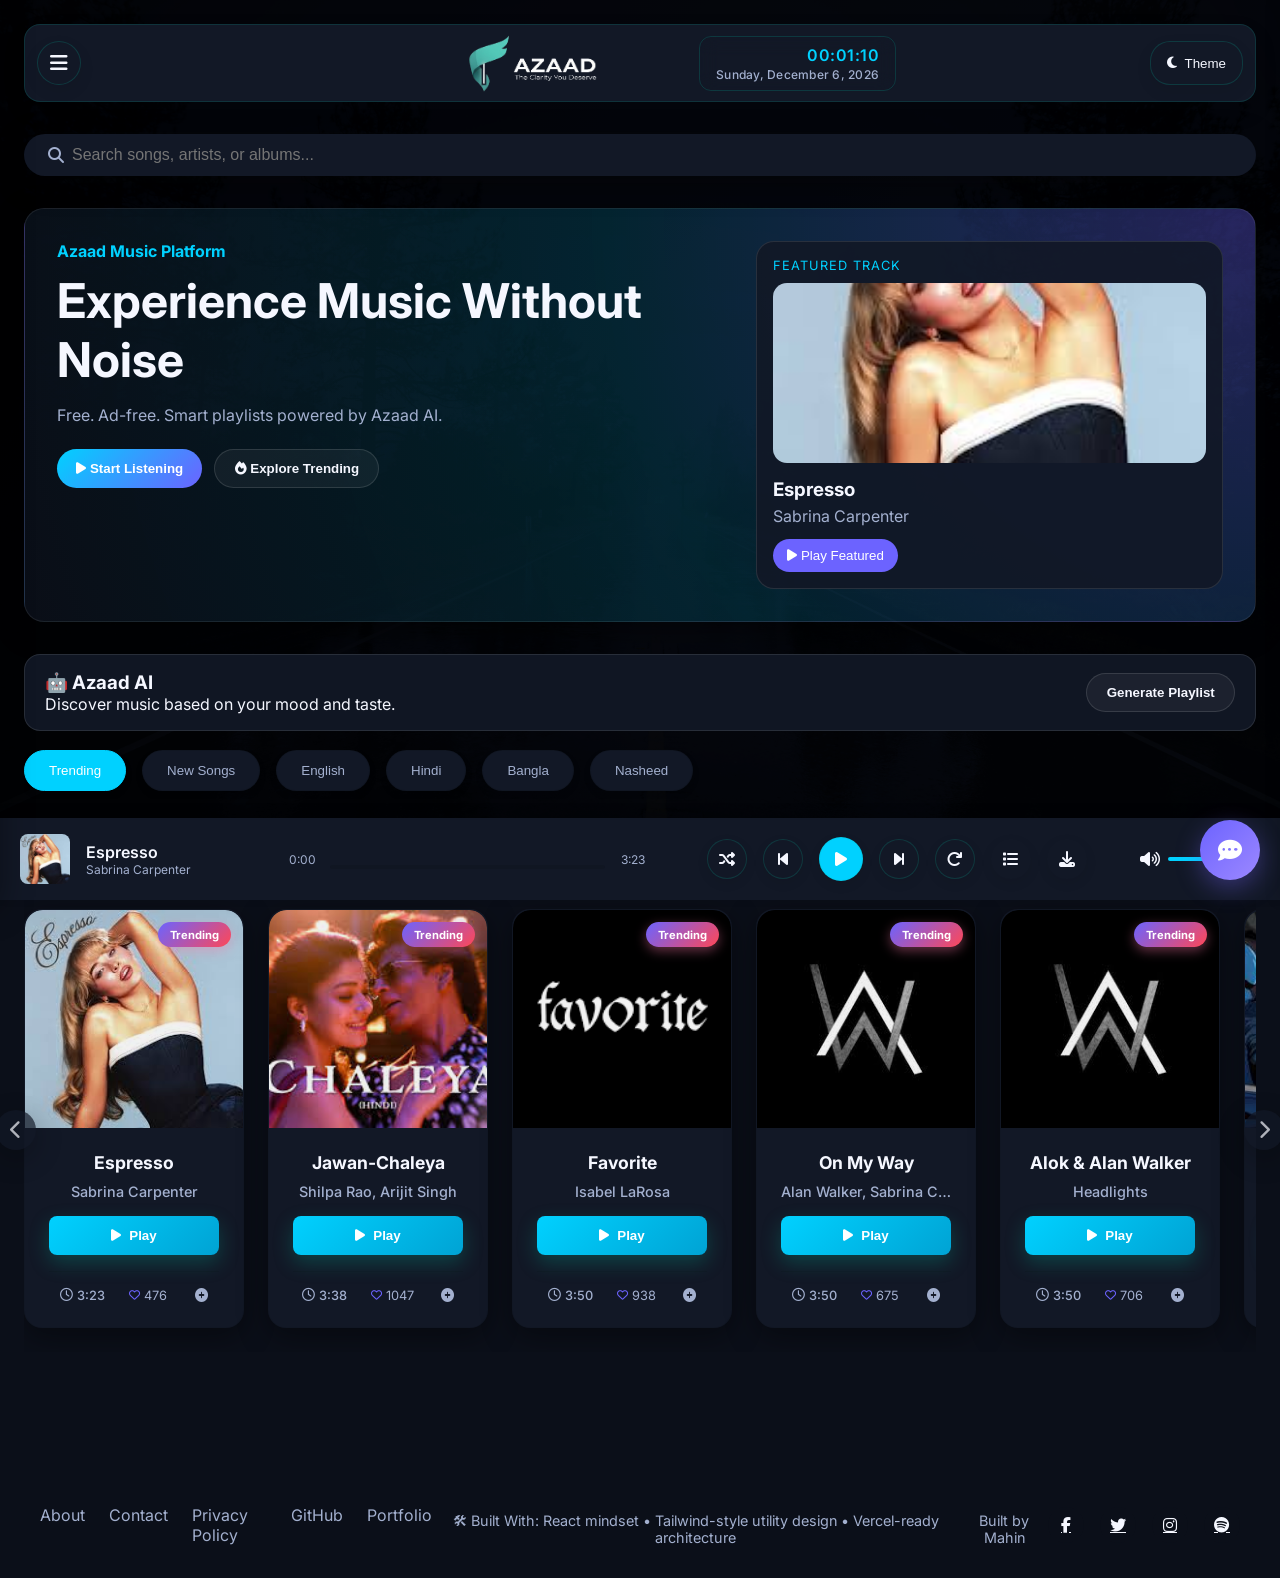
==== commit bf815833: "Merge branch 'main' into codex/perform-ui/ux-audit-for-website-6qglpw" ====
--- a/index.html
+++ b/index.html
@@ -118,9 +118,9 @@
 <!-- Main Content -->
 <div class="main-content">
     <div class="content">
-        <header>
+        <header class="app-header">
             <div class="header-left">
-                <button class="menu-toggle" id="menuToggle">
+                <button class="menu-toggle" id="menuToggle" type="button" aria-label="Open menu" title="Open menu">
                     <i class="fas fa-bars"></i>
                 </button>
             </div>
@@ -139,7 +139,7 @@
             </div>
             
             <div class="header-right">
-                <button class="theme-toggle" id="toggleThemeBtn">
+                <button class="theme-toggle" id="toggleThemeBtn" type="button" aria-label="Toggle theme" title="Toggle theme">
                     <i class="fas fa-moon" id="themeIcon"></i>
                     <span class="theme-text">Theme</span>
                 </button>
@@ -188,12 +188,12 @@
 
         <!-- Playlist Navigation -->
         <div class="playlist-nav" id="playlistNav">
-            <button class="playlist-tab active" data-playlist="trending">Trending</button>
-            <button class="playlist-tab" data-playlist="new">New Songs</button>
-            <button class="playlist-tab" data-playlist="english">English</button>
-            <button class="playlist-tab" data-playlist="hindi">Hindi</button>
-            <button class="playlist-tab" data-playlist="bangla">Bangla</button>
-            <button class="playlist-tab" data-playlist="nasheed">Nasheed</button>
+            <button class="playlist-tab active" data-playlist="trending" type="button" aria-label="Open trending playlist">Trending</button>
+            <button class="playlist-tab" data-playlist="new" type="button" aria-label="Open new songs playlist">New Songs</button>
+            <button class="playlist-tab" data-playlist="english" type="button" aria-label="Open english playlist">English</button>
+            <button class="playlist-tab" data-playlist="hindi" type="button" aria-label="Open hindi playlist">Hindi</button>
+            <button class="playlist-tab" data-playlist="bangla" type="button" aria-label="Open bangla playlist">Bangla</button>
+            <button class="playlist-tab" data-playlist="nasheed" type="button" aria-label="Open nasheed playlist">Nasheed</button>
         </div>
 
         <!-- Home Page -->
--- a/styles.css
+++ b/styles.css
@@ -358,7 +358,13 @@
     align-items: center;
     margin-bottom: 2rem;
     position: relative;
-    height: 60px;
+    height: 68px;
+    padding: 0.5rem 0.75rem;
+    border-radius: 16px;
+    background: var(--card-bg);
+    border: 1px solid rgba(0, 191, 165, 0.16);
+    box-shadow: 0 10px 24px rgba(0, 0, 0, 0.08);
+    backdrop-filter: blur(8px);
 }
 
 .header-left {
@@ -370,23 +376,29 @@
 }
 
 .menu-toggle {
-    background: none;
-    border: none;
+    background: var(--card-bg);
+    border: 1px solid rgba(0, 191, 165, 0.2);
     color: var(--text);
     font-size: 1.25rem;
     cursor: pointer;
     display: flex;
     align-items: center;
     justify-content: center;
-    width: 40px;
-    height: 40px;
+    width: 44px;
+    height: 44px;
     border-radius: 50%;
     transition: var(--transition);
+    box-shadow: 0 6px 16px rgba(0, 0, 0, 0.08);
 }
 
 .menu-toggle:hover {
-    background-color: rgba(0, 0, 0, 0.05);
-    transform: scale(1.05);
+    background: rgba(0, 191, 165, 0.12);
+    transform: translateY(-1px) scale(1.04);
+}
+
+.menu-toggle:focus-visible {
+    outline: 2px solid var(--primary);
+    outline-offset: 2px;
 }
 
 /* Centered Logo Section */
@@ -425,20 +437,27 @@
     display: flex;
     align-items: center;
     gap: 0.5rem;
-    background: none;
-    border: none;
+    background: var(--card-bg);
+    border: 1px solid rgba(0, 191, 165, 0.2);
     color: var(--text);
     cursor: pointer;
     padding: 0.5rem;
     border-radius: 20px;
     transition: var(--transition);
-    width: 40px;
-    height: 40px;
+    width: 44px;
+    height: 44px;
     justify-content: center;
+    box-shadow: 0 6px 16px rgba(0, 0, 0, 0.08);
 }
 
 .theme-toggle:hover {
-    background-color: rgba(0, 0, 0, 0.05);
+    background: rgba(0, 191, 165, 0.12);
+    transform: translateY(-1px) scale(1.04);
+}
+
+.theme-toggle:focus-visible {
+    outline: 2px solid var(--primary);
+    outline-offset: 2px;
 }
 
 .theme-text {
@@ -565,12 +584,18 @@
     transition: var(--transition);
     white-space: nowrap;
     flex-shrink: 0;
+    box-shadow: 0 4px 10px rgba(0, 0, 0, 0.06);
 }
 
 .playlist-tab:hover {
     background-color: rgba(108, 92, 231, 0.1);
     color: var(--primary);
     border-color: var(--primary);
+}
+
+.playlist-tab:focus-visible {
+    outline: 2px solid var(--primary);
+    outline-offset: 2px;
 }
 
 .playlist-tab.active {
@@ -998,6 +1023,7 @@
     position: relative;
     overflow: hidden;
     margin: 0 auto;
+    box-shadow: 0 8px 20px rgba(0, 191, 165, 0.25);
 }
 
 .card-button::before {
@@ -1022,7 +1048,7 @@
 }
 
 .card-button:active {
-    transform: translateY(0);
+    transform: translateY(0) scale(0.98);
 }
 
 .card-stats {
@@ -1228,8 +1254,8 @@
     width: 40px;
     height: 40px;
     border-radius: 50%;
-    background: none;
-    border: none;
+    background: var(--card-bg);
+    border: 1px solid rgba(0, 191, 165, 0.18);
     color: var(--text);
     font-size: 1rem;
     cursor: pointer;
@@ -1237,11 +1263,17 @@
     align-items: center;
     justify-content: center;
     transition: var(--transition);
+    box-shadow: 0 4px 12px rgba(0, 0, 0, 0.08);
 }
 
 .control-button:hover {
-    background-color: rgba(0, 0, 0, 0.05);
+    background-color: rgba(0, 191, 165, 0.12);
     transform: scale(1.1);
+}
+
+.control-button:focus-visible {
+    outline: 2px solid var(--primary);
+    outline-offset: 2px;
 }
 
 .play-button {
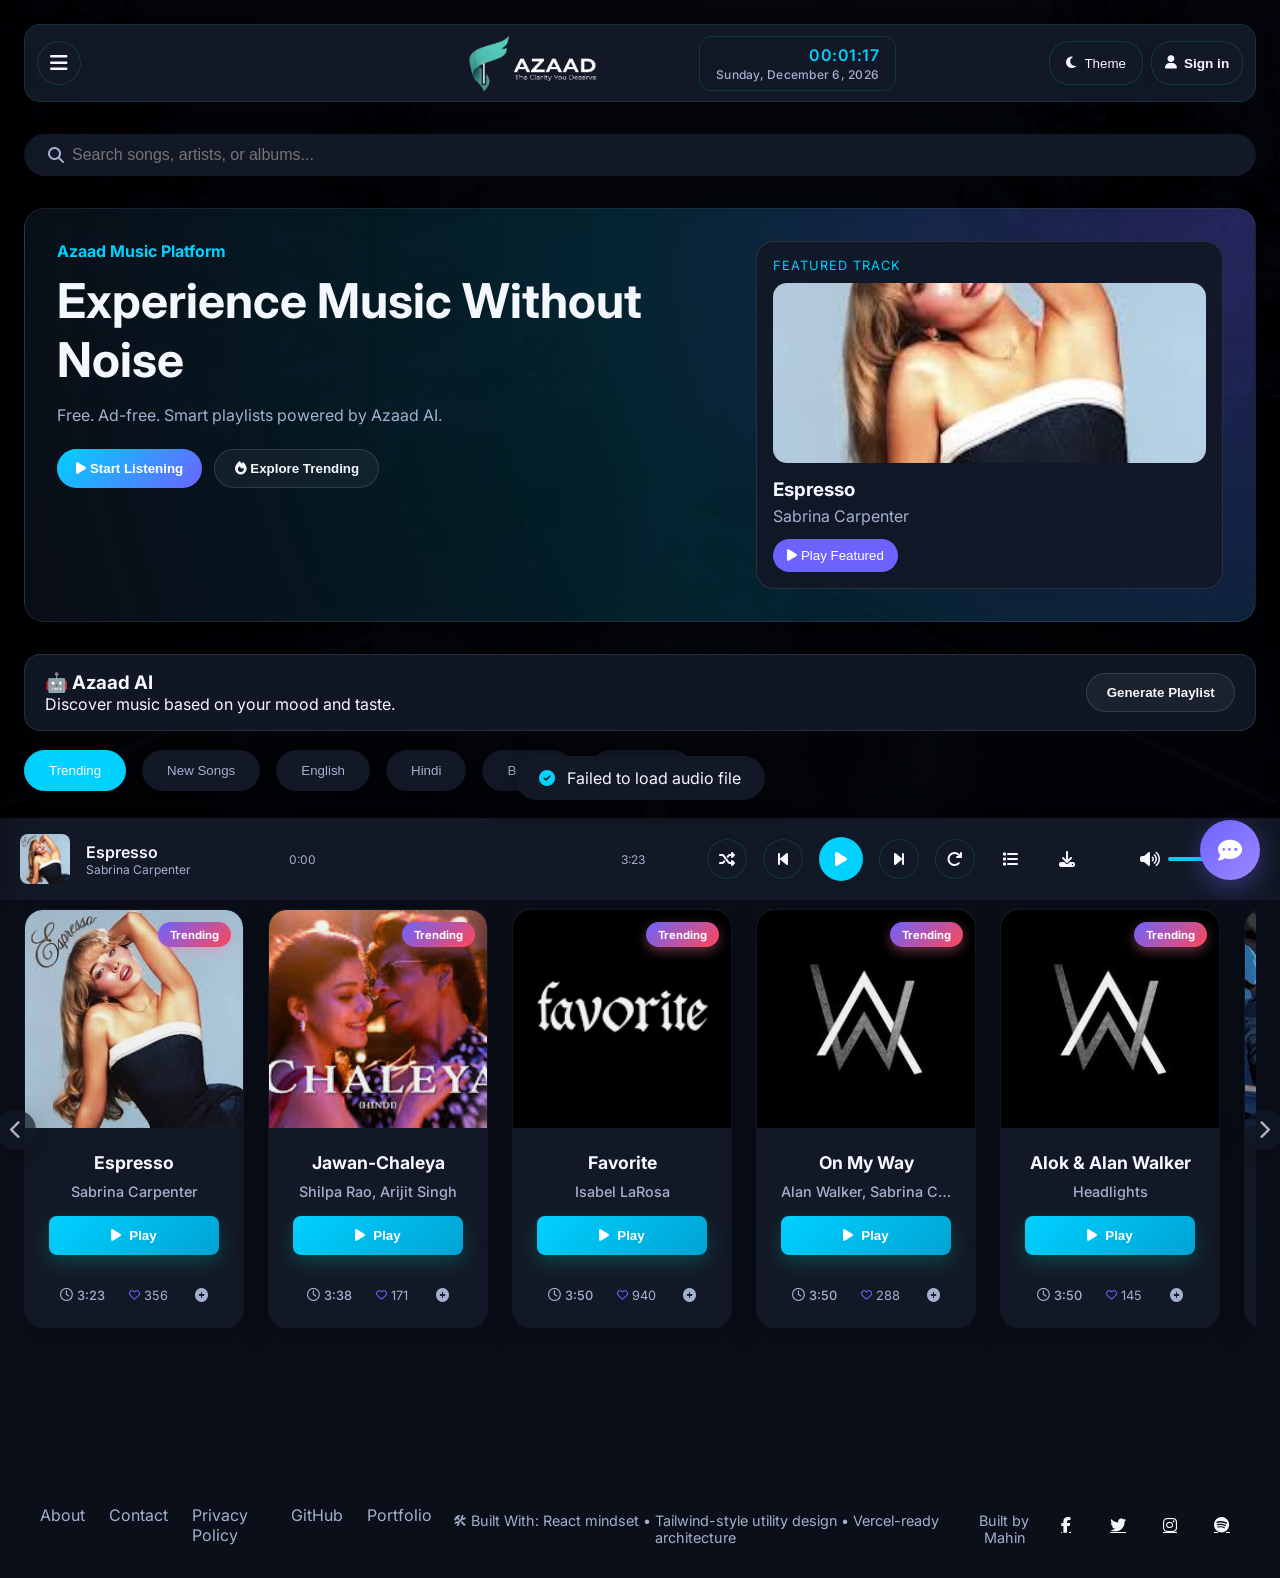
==== commit 3ccfeb41: "fix: adjust header account button spacing" ====
--- a/index.html
+++ b/index.html
@@ -142,6 +142,10 @@
                 <button class="theme-toggle" id="toggleThemeBtn" type="button" aria-label="Toggle theme" title="Toggle theme">
                     <i class="fas fa-moon" id="themeIcon"></i>
                     <span class="theme-text">Theme</span>
+                </button>
+                <button class="account-toggle" id="accountBtn" type="button" aria-label="Open account" title="Open account">
+                    <i class="fas fa-user"></i>
+                    <span id="accountLabel">Sign in</span>
                 </button>
             </div>
         </header>
@@ -665,6 +669,32 @@
 <button id="openAiChat" title="Azaad AI Assistant">
     <i class="fas fa-comment-dots"></i>
 </button>
+
+<div class="auth-modal" id="authModal" aria-hidden="true">
+    <div class="auth-modal-card" role="dialog" aria-modal="true" aria-labelledby="authModalTitle">
+        <button class="auth-close" id="closeAuthModal" type="button" aria-label="Close account dialog">
+            <i class="fas fa-times"></i>
+        </button>
+        <h2 id="authModalTitle">Account Login</h2>
+        <p class="auth-subtitle">Sign in to save your listening profile on this device.</p>
+
+        <form id="authForm" class="auth-form">
+            <label for="authEmail">Email</label>
+            <input id="authEmail" name="email" type="email" placeholder="you@example.com" required />
+
+            <label for="authPassword">Password</label>
+            <input id="authPassword" name="password" type="password" minlength="6" placeholder="Minimum 6 characters" required />
+
+            <button class="auth-submit" type="submit">Sign In</button>
+        </form>
+
+        <div class="auth-logged-in" id="authLoggedIn" hidden>
+            <p>Signed in as <strong id="authUserEmail"></strong></p>
+            <button class="auth-logout" id="logoutBtn" type="button">Log out</button>
+        </div>
+    </div>
+</div>
+
    <script src="script.js"></script>
 </body>
 </html>
--- a/styles.css
+++ b/styles.css
@@ -371,7 +371,7 @@
     display: flex;
     align-items: center;
     flex: 0 0 auto;
-    width: 40px;
+    width: auto;
     justify-content: flex-start;
 }
 
@@ -430,7 +430,8 @@
     align-items: center;
     justify-content: flex-end;
     flex: 0 0 auto;
-    width: 40px;
+    width: auto;
+    gap: 0.5rem;
 }
 
 .theme-toggle {
@@ -462,6 +463,119 @@
 
 .theme-text {
     display: none;
+}
+
+.account-toggle {
+    display: flex;
+    align-items: center;
+    gap: 0.45rem;
+    background: var(--card-bg);
+    border: 1px solid rgba(0, 191, 165, 0.2);
+    color: var(--text);
+    cursor: pointer;
+    padding: 0.5rem 0.8rem;
+    border-radius: 20px;
+    transition: var(--transition);
+    min-height: 44px;
+    font-size: 0.85rem;
+    font-weight: 600;
+    box-shadow: 0 6px 16px rgba(0, 0, 0, 0.08);
+}
+
+.account-toggle:hover {
+    background: rgba(0, 191, 165, 0.12);
+    transform: translateY(-1px) scale(1.02);
+}
+
+.account-toggle:focus-visible {
+    outline: 2px solid var(--primary);
+    outline-offset: 2px;
+}
+
+.auth-modal {
+    position: fixed;
+    inset: 0;
+    background: rgba(0, 0, 0, 0.55);
+    display: none;
+    align-items: center;
+    justify-content: center;
+    z-index: 1200;
+    padding: 1rem;
+}
+
+.auth-modal.active {
+    display: flex;
+}
+
+.auth-modal-card {
+    width: min(420px, 96vw);
+    background: var(--card-bg);
+    border: 1px solid rgba(255, 255, 255, 0.1);
+    border-radius: 16px;
+    padding: 1.2rem;
+    box-shadow: var(--shadow);
+    position: relative;
+}
+
+.auth-close {
+    position: absolute;
+    top: 0.75rem;
+    right: 0.75rem;
+    background: transparent;
+    border: none;
+    color: var(--text-light);
+    cursor: pointer;
+}
+
+.auth-subtitle {
+    color: var(--text-light);
+    margin: 0.5rem 0 1rem;
+    font-size: 0.92rem;
+}
+
+.auth-form {
+    display: flex;
+    flex-direction: column;
+    gap: 0.65rem;
+}
+
+.auth-form label {
+    font-size: 0.88rem;
+    font-weight: 600;
+}
+
+.auth-form input {
+    padding: 0.75rem 0.9rem;
+    border-radius: 10px;
+    border: 1px solid rgba(163, 176, 207, 0.35);
+    background: var(--bg);
+    color: var(--text);
+}
+
+.auth-submit,
+.auth-logout {
+    margin-top: 0.6rem;
+    border: none;
+    border-radius: 10px;
+    padding: 0.72rem 0.95rem;
+    font-weight: 700;
+    cursor: pointer;
+    transition: var(--transition);
+}
+
+.auth-submit {
+    background: linear-gradient(135deg, var(--primary), var(--accent));
+    color: #fff;
+}
+
+.auth-logout {
+    background: rgba(255, 255, 255, 0.08);
+    color: var(--text);
+    border: 1px solid rgba(255, 255, 255, 0.15);
+}
+
+.auth-logged-in {
+    margin-top: 0.4rem;
 }
 
 /* Improved Clock Widget */
@@ -1838,8 +1952,9 @@
 
     .header-right {
         flex: 0 0 auto;
-        width: 40px;
+        width: auto;
         justify-content: flex-end;
+        gap: 0.5rem;
     }
 
     .logo-title {
@@ -1871,6 +1986,12 @@
         justify-content: center;
     }
 
+    .account-toggle {
+        min-height: 40px;
+        padding: 0.45rem 0.65rem;
+        font-size: 0.78rem;
+    }
+
     /* Mobile Clock */
     .clock-widget {
         display: none;
@@ -1912,13 +2033,23 @@
         margin-bottom: 1.25rem;
     }
 
-    .header-left, .header-right {
+    .header-left {
         width: 35px;
+    }
+
+    .header-right {
+        width: auto;
+        gap: 0.35rem;
     }
 
     .menu-toggle, .theme-toggle {
         width: 35px;
         height: 35px;
+    }
+
+    .account-toggle {
+        min-height: 35px;
+        padding: 0.35rem 0.55rem;
     }
 
     .logo-title img {
